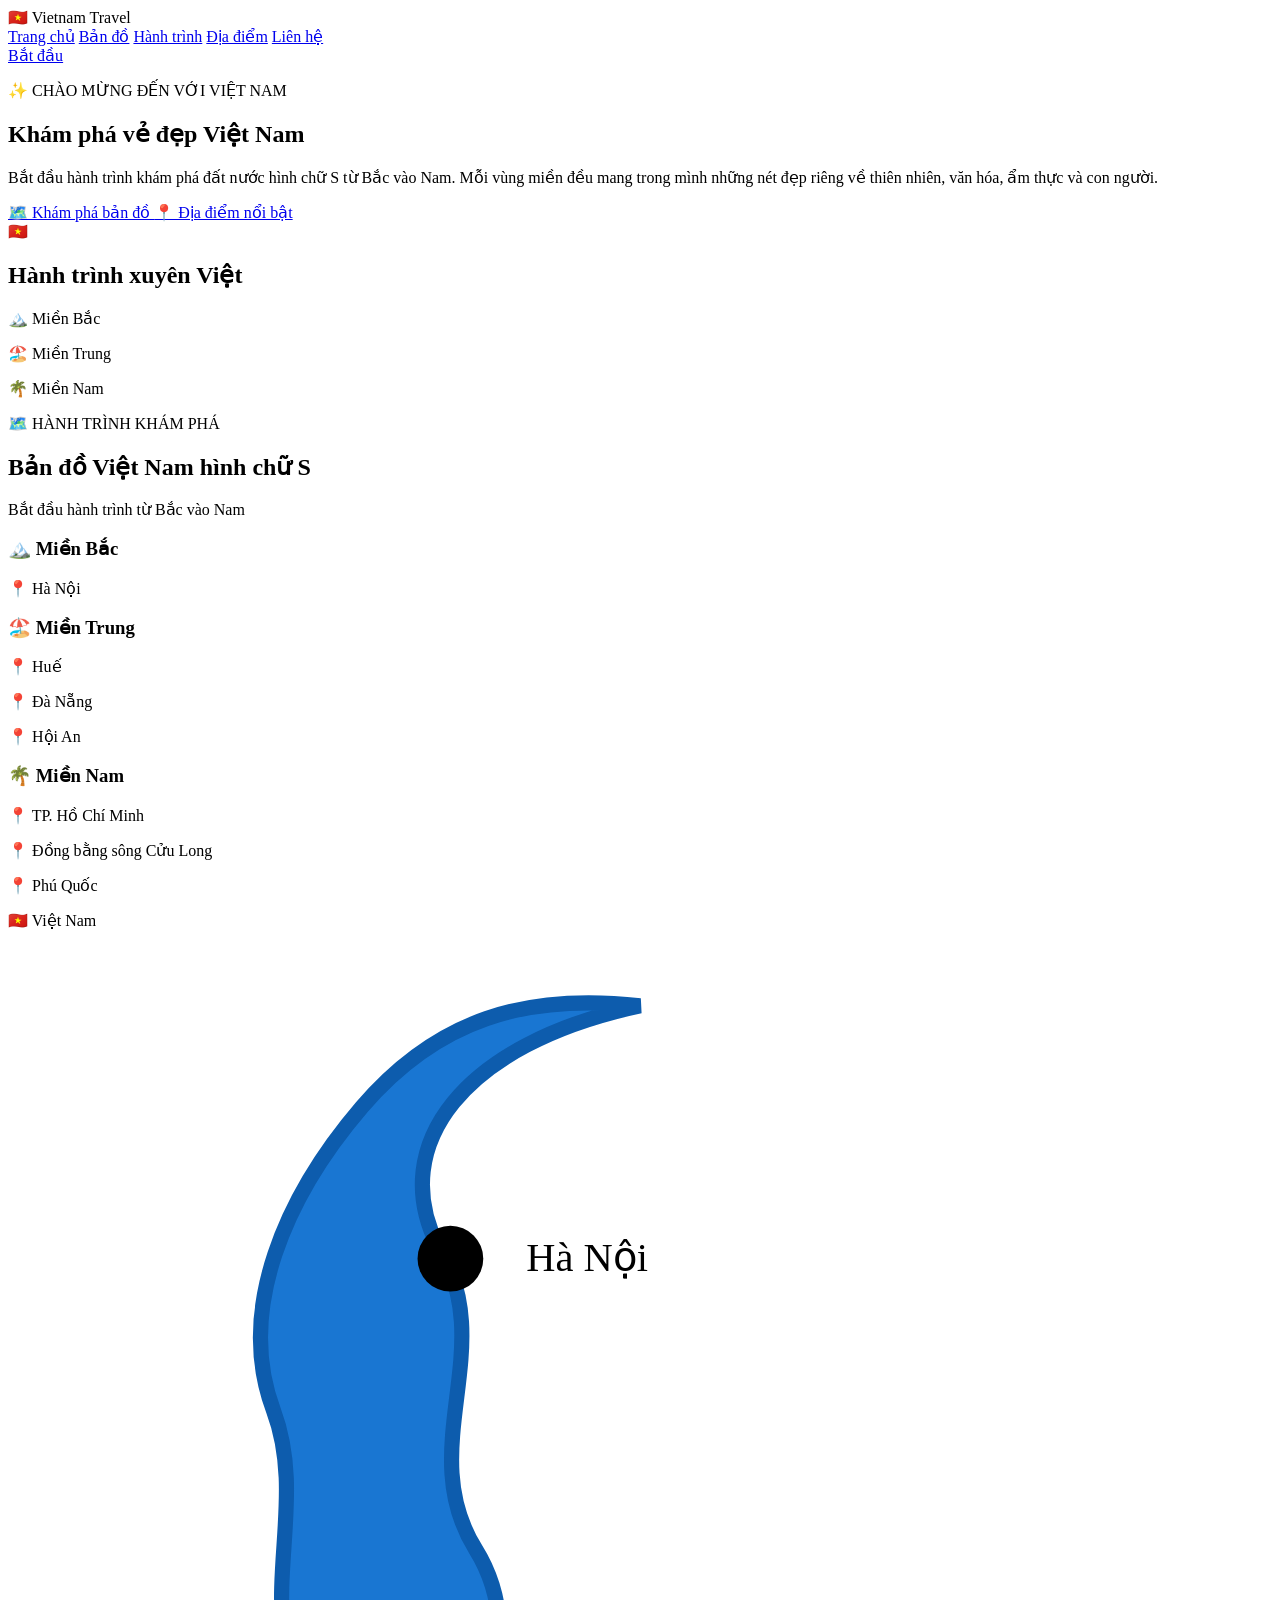
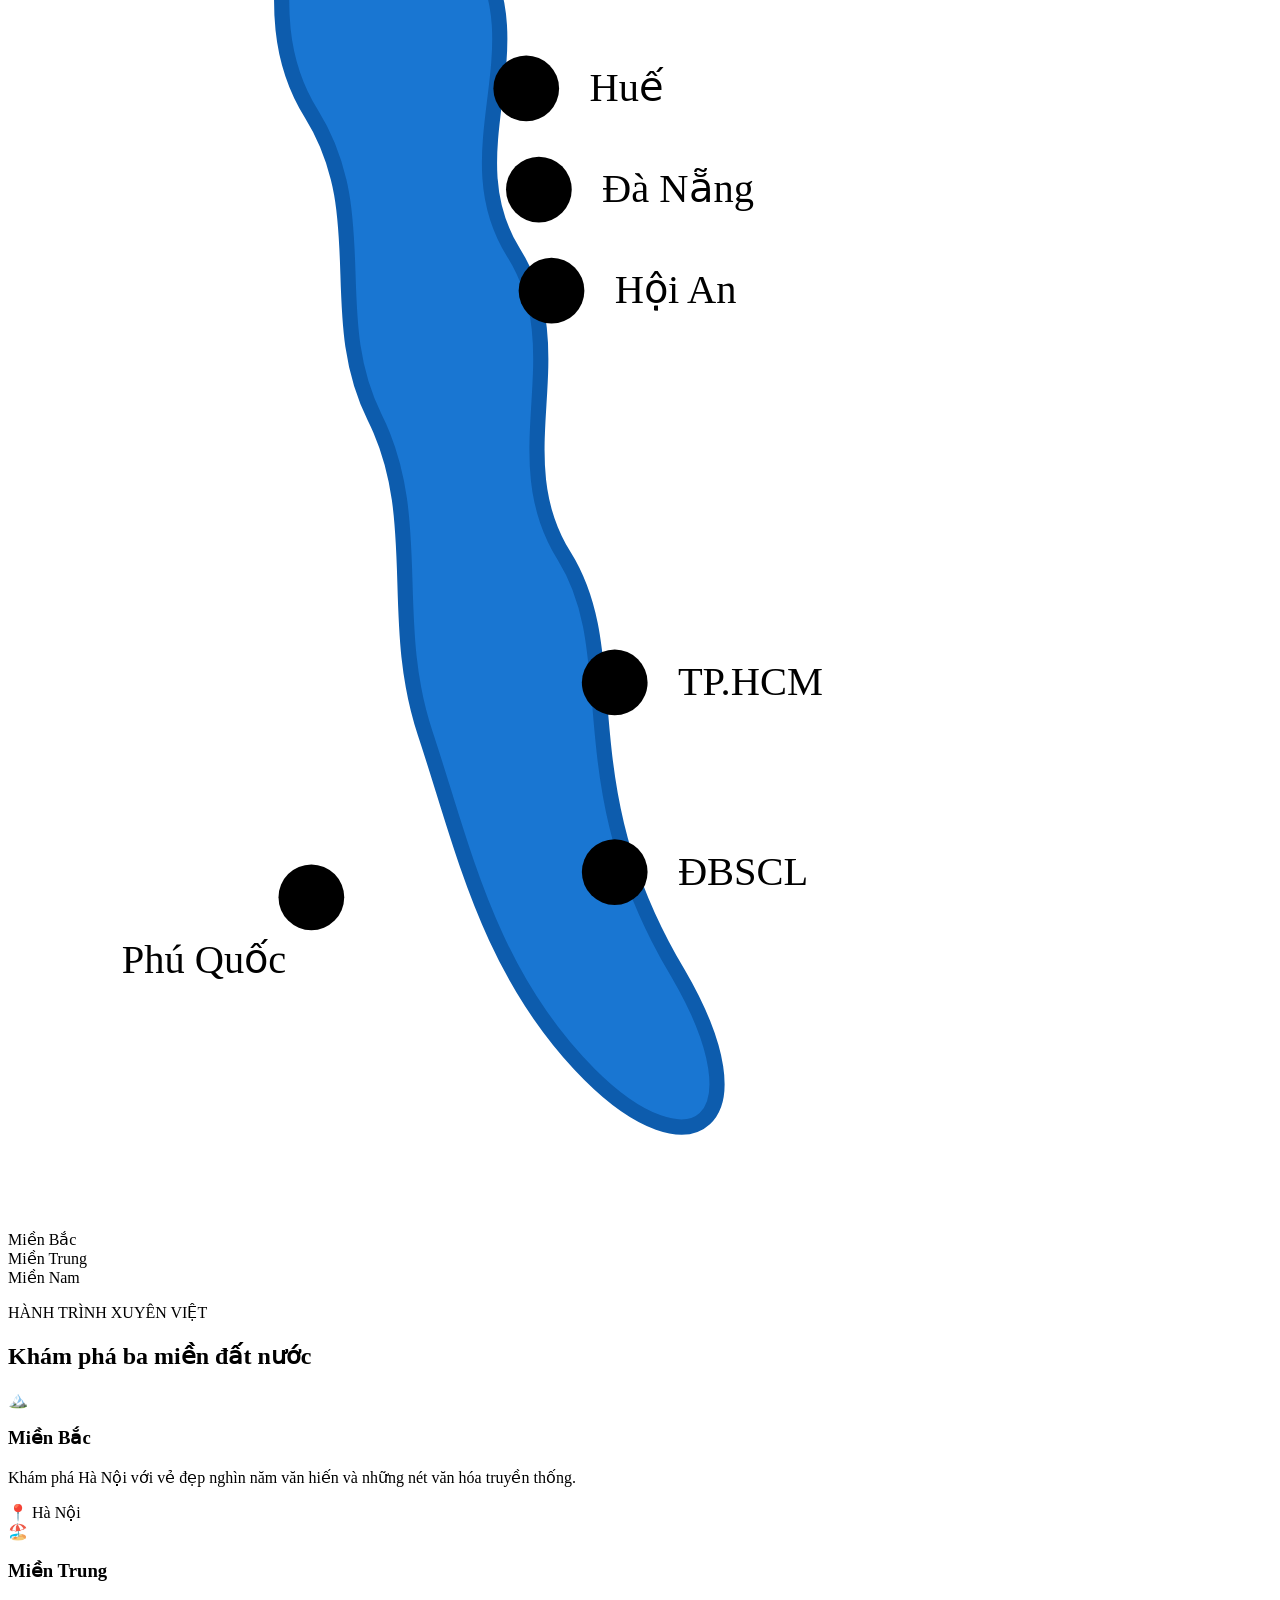
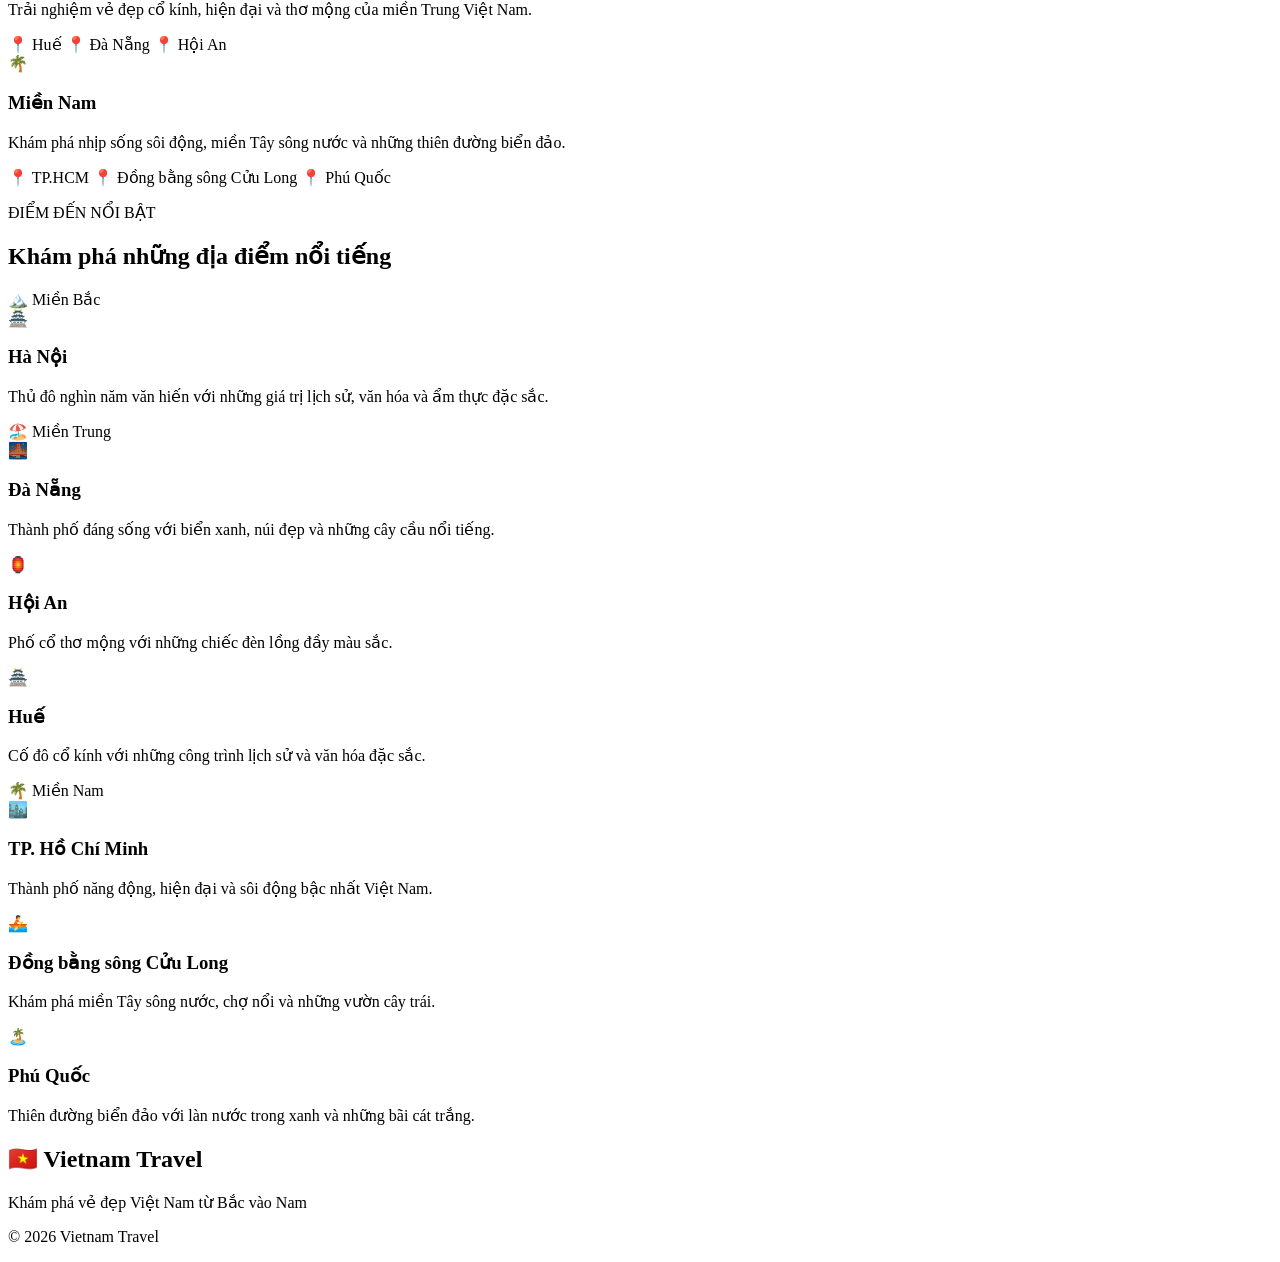
==== index.html @ 741827cb "Add files via upload" ====
<!DOCTYPE html>
<html lang="vi">

<head>
    <meta charset="UTF-8">

    <meta name="viewport" content="width=device-width, initial-scale=1.0">

    <title>Khám Phá Việt Nam</title>

    <link rel="stylesheet" href="style.css">
</head>

<body>

    <header>

        <div class="logo">
            🇻🇳 Vietnam Travel
        </div>

        <nav>
            <a href="#trang-chu">Trang chủ</a>
            <a href="#ban-do">Bản đồ</a>
            <a href="#hanh-trinh">Hành trình</a>
            <a href="#dia-diem">Địa điểm</a>
            <a href="#lien-he">Liên hệ</a>
        </nav>

        <a href="#ban-do" class="header-button">
            Bắt đầu
        </a>

    </header>

    <section class="hero" id="trang-chu">

        <div class="hero-content">

            <p class="welcome">
                ✨ CHÀO MỪNG ĐẾN VỚI VIỆT NAM
            </p>

            <h1>
                Khám phá vẻ đẹp
                <span>Việt Nam</span>
            </h1>

            <p class="description">
                Bắt đầu hành trình khám phá đất nước hình chữ S từ Bắc vào Nam.
                Mỗi vùng miền đều mang trong mình những nét đẹp riêng về thiên nhiên,
                văn hóa, ẩm thực và con người.
            </p>

            <div class="button-group">

                <a href="#ban-do" class="btn-primary">
                    🗺️ Khám phá bản đồ
                </a>

                <a href="#dia-diem" class="btn-secondary">
                    📍 Địa điểm nổi bật
                </a>

            </div>

        </div>

        <div class="hero-card">

            <div class="hero-card-icon">
                🇻🇳
            </div>

            <h2>
                Hành trình xuyên Việt
            </h2>

            <p>
                🏔️ Miền Bắc
            </p>

            <p>
                🏖️ Miền Trung
            </p>

            <p>
                🌴 Miền Nam
            </p>

        </div>

    </section>

    <section class="map-section" id="ban-do">

        <div class="section-title">

            <p>
                🗺️ HÀNH TRÌNH KHÁM PHÁ
            </p>

            <h2>
                Bản đồ Việt Nam hình chữ S
            </h2>

            <span>
                Bắt đầu hành trình từ Bắc vào Nam
            </span>

        </div>

        <div class="map-layout">

            <div class="map-info">

                <div class="info-box north-box">

                    <h3>
                        🏔️ Miền Bắc
                    </h3>

                    <p>
                        📍 Hà Nội
                    </p>

                </div>

                <div class="info-box central-box">

                    <h3>
                        🏖️ Miền Trung
                    </h3>

                    <p>📍 Huế</p>
                    <p>📍 Đà Nẵng</p>
                    <p>📍 Hội An</p>

                </div>

                <div class="info-box south-box">

                    <h3>
                        🌴 Miền Nam
                    </h3>

                    <p>📍 TP. Hồ Chí Minh</p>
                    <p>📍 Đồng bằng sông Cửu Long</p>
                    <p>📍 Phú Quốc</p>

                </div>

            </div>

            <div class="map-container">

                <div class="map-title">
                    🇻🇳 Việt Nam
                </div>

                <svg
                    class="vietnam-map"
                    viewBox="0 0 500 750"
                    xmlns="http://www.w3.org/2000/svg">

                    <path
                        class="map-shape"

                        d="
                        M250 30
                        C180 45, 150 85, 170 125
                        C195 165, 160 205, 185 245
                        C210 285, 175 325, 200 365
                        C225 405, 195 445, 220 485
                        C245 525, 220 575, 265 650
                        C300 710, 270 730, 230 690
                        C190 650, 180 600, 165 555
                        C150 510, 165 470, 145 430
                        C125 390, 145 350, 120 310
                        C95 270, 120 230, 105 190
                        C90 150, 110 105, 140 70
                        C170 35, 205 25, 250 30
                        Z"

                        fill="#1976d2"

                        stroke="#0d5cad"

                        stroke-width="6"
                    />

                    <circle
                        cx="175"
                        cy="130"
                        r="13"
                        class="location-dot north"
                    />

                    <text
                        x="205"
                        y="135"
                        class="map-text">
                        Hà Nội
                    </text>

                    <circle
                        cx="205"
                        cy="300"
                        r="13"
                        class="location-dot central"
                    />

                    <text
                        x="230"
                        y="305"
                        class="map-text">
                        Huế
                    </text>

                    <circle
                        cx="210"
                        cy="340"
                        r="13"
                        class="location-dot orange"
                    />

                    <text
                        x="235"
                        y="345"
                        class="map-text">
                        Đà Nẵng
                    </text>

                    <circle
                        cx="215"
                        cy="380"
                        r="13"
                        class="location-dot central"
                    />

                    <text
                        x="240"
                        y="385"
                        class="map-text">
                        Hội An
                    </text>

                    <circle
                        cx="240"
                        cy="535"
                        r="13"
                        class="location-dot orange"
                    />

                    <text
                        x="265"
                        y="540"
                        class="map-text">
                        TP.HCM
                    </text>

                    <circle
                        cx="240"
                        cy="610"
                        r="13"
                        class="location-dot south"
                    />

                    <text
                        x="265"
                        y="615"
                        class="map-text small-text">
                        ĐBSCL
                    </text>

                    <circle
                        cx="120"
                        cy="620"
                        r="13"
                        class="location-dot orange"
                    />

                    <text
                        x="45"
                        y="650"
                        class="map-text">
                        Phú Quốc
                    </text>

                </svg>

                <div class="map-legend">

                    <div>
                        <span class="legend-dot blue-dot"></span>
                        Miền Bắc
                    </div>

                    <div>
                        <span class="legend-dot green-dot"></span>
                        Miền Trung
                    </div>

                    <div>
                        <span class="legend-dot orange-dot"></span>
                        Miền Nam
                    </div>

                </div>

            </div>

        </div>

    </section>

    <section class="journey" id="hanh-trinh">

        <div class="section-title">

            <p>
                HÀNH TRÌNH XUYÊN VIỆT
            </p>

            <h2>
                Khám phá ba miền đất nước
            </h2>

        </div>

        <div class="journey-cards">

            <div class="journey-card north-card">

                <div class="journey-icon">
                    🏔️
                </div>

                <h3>
                    Miền Bắc
                </h3>

                <p>
                    Khám phá Hà Nội với vẻ đẹp nghìn năm văn hiến
                    và những nét văn hóa truyền thống.
                </p>

                <span>
                    📍 Hà Nội
                </span>

            </div>

            <div class="journey-card central-card">

                <div class="journey-icon">
                    🏖️
                </div>

                <h3>
                    Miền Trung
                </h3>

                <p>
                    Trải nghiệm vẻ đẹp cổ kính, hiện đại
                    và thơ mộng của miền Trung Việt Nam.
                </p>

                <span>
                    📍 Huế
                </span>

                <span>
                    📍 Đà Nẵng
                </span>

                <span>
                    📍 Hội An
                </span>

            </div>

            <div class="journey-card south-card">

                <div class="journey-icon">
                    🌴
                </div>

                <h3>
                    Miền Nam
                </h3>

                <p>
                    Khám phá nhịp sống sôi động, miền Tây sông nước
                    và những thiên đường biển đảo.
                </p>

                <span>
                    📍 TP.HCM
                </span>

                <span>
                    📍 Đồng bằng sông Cửu Long
                </span>

                <span>
                    📍 Phú Quốc
                </span>

            </div>

        </div>

    </section>

    <section class="places" id="dia-diem">

        <div class="section-title">

            <p>
                ĐIỂM ĐẾN NỔI BẬT
            </p>

            <h2>
                Khám phá những địa điểm nổi tiếng
            </h2>

        </div>

        <div class="region">

            <div class="region-title north-title">
                🏔️ Miền Bắc
            </div>

            <div class="place-list one-place">

                <div class="place">

                    <div class="place-icon">
                        🏯
                    </div>

                    <h3>
                        Hà Nội
                    </h3>

                    <p>
                        Thủ đô nghìn năm văn hiến với những giá trị
                        lịch sử, văn hóa và ẩm thực đặc sắc.
                    </p>

                </div>

            </div>

        </div>

        <div class="region">

            <div class="region-title central-title">
                🏖️ Miền Trung
            </div>

            <div class="place-list">

                <div class="place">

                    <div class="place-icon">
                        🌉
                    </div>

                    <h3>
                        Đà Nẵng
                    </h3>

                    <p>
                        Thành phố đáng sống với biển xanh,
                        núi đẹp và những cây cầu nổi tiếng.
                    </p>

                </div>

                <div class="place">

                    <div class="place-icon">
                        🏮
                    </div>

                    <h3>
                        Hội An
                    </h3>

                    <p>
                        Phố cổ thơ mộng với những chiếc
                        đèn lồng đầy màu sắc.
                    </p>

                </div>

                <div class="place">

                    <div class="place-icon">
                        🏯
                    </div>

                    <h3>
                        Huế
                    </h3>

                    <p>
                        Cố đô cổ kính với những công trình
                        lịch sử và văn hóa đặc sắc.
                    </p>

                </div>

            </div>

        </div>

        <div class="region">

            <div class="region-title south-title">
                🌴 Miền Nam
            </div>

            <div class="place-list">

                <div class="place">

                    <div class="place-icon">
                        🏙️
                    </div>

                    <h3>
                        TP. Hồ Chí Minh
                    </h3>

                    <p>
                        Thành phố năng động, hiện đại và sôi động
                        bậc nhất Việt Nam.
                    </p>

                </div>

                <div class="place">

                    <div class="place-icon">
                        🚣
                    </div>

                    <h3>
                        Đồng bằng sông Cửu Long
                    </h3>

                    <p>
                        Khám phá miền Tây sông nước, chợ nổi
                        và những vườn cây trái.
                    </p>

                </div>

                <div class="place">

                    <div class="place-icon">
                        🏝️
                    </div>

                    <h3>
                        Phú Quốc
                    </h3>

                    <p>
                        Thiên đường biển đảo với làn nước trong xanh
                        và những bãi cát trắng.
                    </p>

                </div>

            </div>

        </div>

    </section>

    <footer id="lien-he">

        <h2>
            🇻🇳 Vietnam Travel
        </h2>

        <p>
            Khám phá vẻ đẹp Việt Nam từ Bắc vào Nam
        </p>

        <div class="footer-line"></div>

        <p class="copyright">
            © 2026 Vietnam Travel
        </p>

    </footer>

</body>

</html>
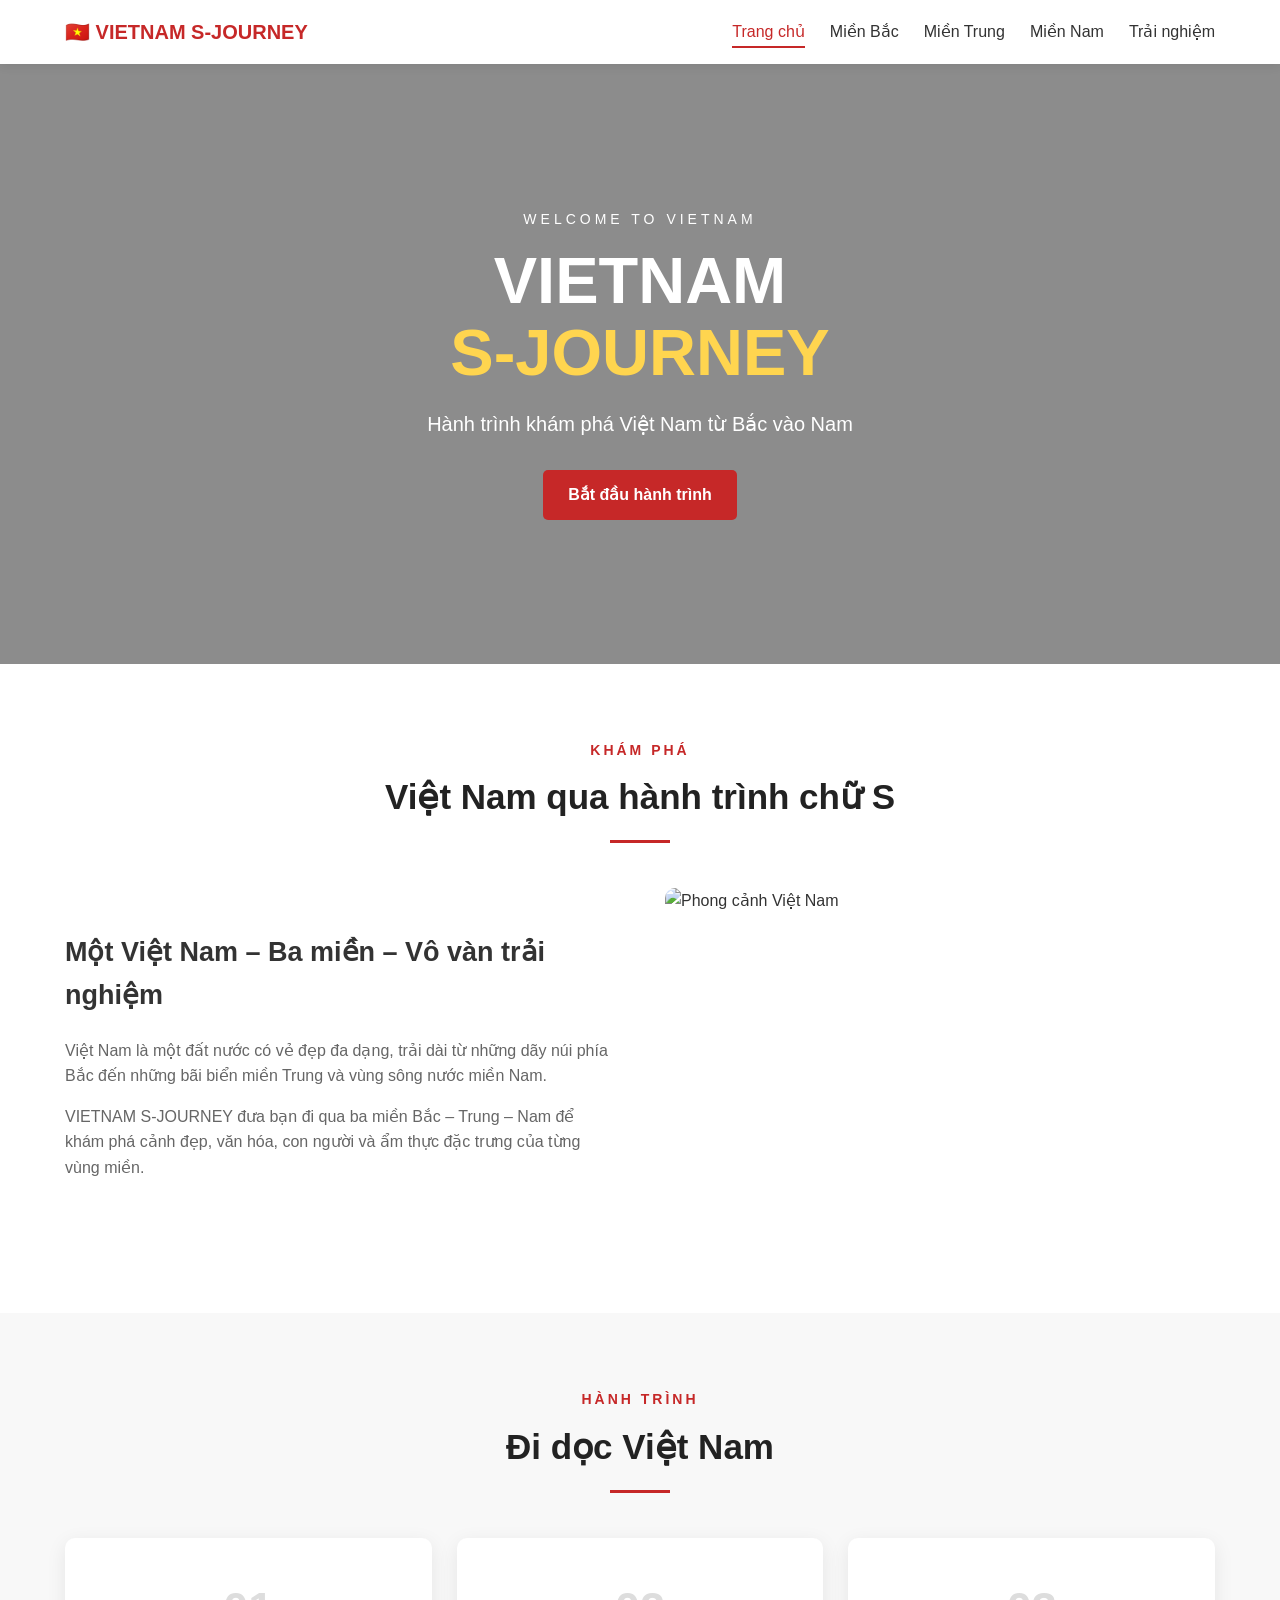
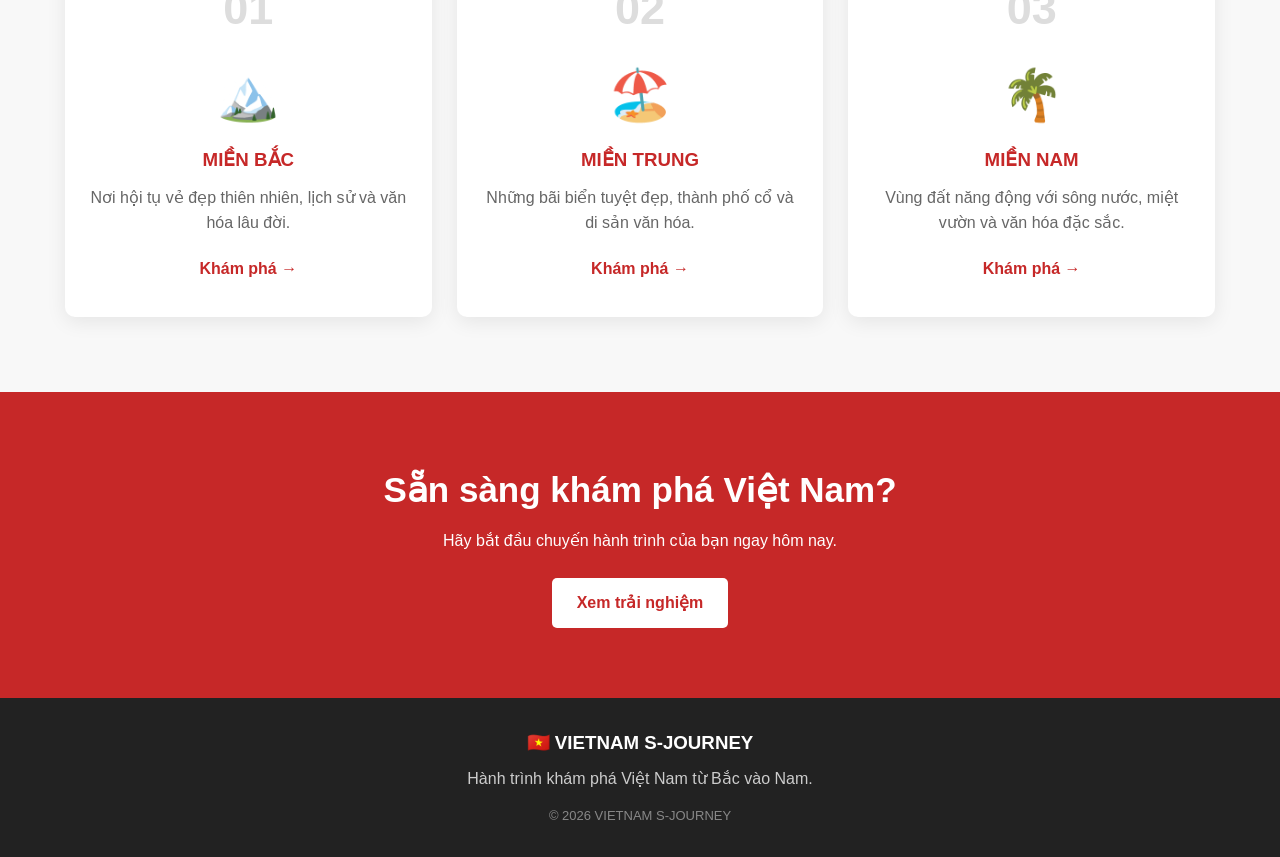
==== commit adce2061: "Add files via upload" ====
--- a/index.html
+++ b/index.html
@@ -1,607 +1,224 @@
 <!DOCTYPE html>
 <html lang="vi">
-
 <head>
     <meta charset="UTF-8">
-
     <meta name="viewport" content="width=device-width, initial-scale=1.0">
-
-    <title>Khám Phá Việt Nam</title>
-
+    <title>VIETNAM S-JOURNEY - Khám phá Việt Nam</title>
     <link rel="stylesheet" href="style.css">
 </head>
 
 <body>
 
+    <!-- MENU -->
     <header>
-
-        <div class="logo">
-            🇻🇳 Vietnam Travel
-        </div>
-
-        <nav>
-            <a href="#trang-chu">Trang chủ</a>
-            <a href="#ban-do">Bản đồ</a>
-            <a href="#hanh-trinh">Hành trình</a>
-            <a href="#dia-diem">Địa điểm</a>
-            <a href="#lien-he">Liên hệ</a>
+        <nav class="navbar">
+
+            <a href="index.html" class="logo">
+                🇻🇳 VIETNAM S-JOURNEY
+            </a>
+
+            <ul class="nav-menu">
+                <li><a href="index.html" class="active">Trang chủ</a></li>
+                <li><a href="mien-bac.html">Miền Bắc</a></li>
+                <li><a href="mien-trung.html">Miền Trung</a></li>
+                <li><a href="mien-nam.html">Miền Nam</a></li>
+                <li><a href="trai-nghiem.html">Trải nghiệm</a></li>
+            </ul>
+
         </nav>
-
-        <a href="#ban-do" class="header-button">
-            Bắt đầu
+    </header>
+
+
+    <!-- HERO -->
+    <section class="hero home-hero">
+
+        <div class="hero-content">
+
+            <p class="small-title">WELCOME TO VIETNAM</p>
+
+            <h1>
+                VIETNAM<br>
+                <span>S-JOURNEY</span>
+            </h1>
+
+            <p>
+                Hành trình khám phá Việt Nam
+                từ Bắc vào Nam
+            </p>
+
+            <a href="#hanh-trinh" class="main-button">
+                Bắt đầu hành trình
+            </a>
+
+        </div>
+
+    </section>
+
+
+    <!-- GIỚI THIỆU -->
+    <section class="section">
+
+        <div class="section-title">
+
+            <p>KHÁM PHÁ</p>
+
+            <h2>Việt Nam qua hành trình chữ S</h2>
+
+            <span></span>
+
+        </div>
+
+        <div class="intro">
+
+            <div class="intro-text">
+
+                <h3>Một Việt Nam – Ba miền – Vô vàn trải nghiệm</h3>
+
+                <p>
+                    Việt Nam là một đất nước có vẻ đẹp đa dạng,
+                    trải dài từ những dãy núi phía Bắc đến những
+                    bãi biển miền Trung và vùng sông nước miền Nam.
+                </p>
+
+                <p>
+                    VIETNAM S-JOURNEY đưa bạn đi qua ba miền
+                    Bắc – Trung – Nam để khám phá cảnh đẹp,
+                    văn hóa, con người và ẩm thực đặc trưng
+                    của từng vùng miền.
+                </p>
+
+            </div>
+
+            <div class="intro-image">
+
+                <img
+                    src="https://images.unsplash.com/photo-1528127269322-539801943592?auto=format&fit=crop&w=900&q=80"
+                    alt="Phong cảnh Việt Nam"
+                >
+
+            </div>
+
+        </div>
+
+    </section>
+
+
+    <!-- HÀNH TRÌNH -->
+    <section class="section journey-section" id="hanh-trinh">
+
+        <div class="section-title">
+
+            <p>HÀNH TRÌNH</p>
+
+            <h2>Đi dọc Việt Nam</h2>
+
+            <span></span>
+
+        </div>
+
+
+        <div class="journey">
+
+            <!-- BẮC -->
+            <div class="journey-card">
+
+                <div class="journey-number">01</div>
+
+                <div class="journey-icon">🏔️</div>
+
+                <h3>MIỀN BẮC</h3>
+
+                <p>
+                    Nơi hội tụ vẻ đẹp thiên nhiên,
+                    lịch sử và văn hóa lâu đời.
+                </p>
+
+                <a href="mien-bac.html">
+                    Khám phá →
+                </a>
+
+            </div>
+
+
+            <!-- TRUNG -->
+            <div class="journey-card">
+
+                <div class="journey-number">02</div>
+
+                <div class="journey-icon">🏖️</div>
+
+                <h3>MIỀN TRUNG</h3>
+
+                <p>
+                    Những bãi biển tuyệt đẹp,
+                    thành phố cổ và di sản văn hóa.
+                </p>
+
+                <a href="mien-trung.html">
+                    Khám phá →
+                </a>
+
+            </div>
+
+
+            <!-- NAM -->
+            <div class="journey-card">
+
+                <div class="journey-number">03</div>
+
+                <div class="journey-icon">🌴</div>
+
+                <h3>MIỀN NAM</h3>
+
+                <p>
+                    Vùng đất năng động với sông nước,
+                    miệt vườn và văn hóa đặc sắc.
+                </p>
+
+                <a href="mien-nam.html">
+                    Khám phá →
+                </a>
+
+            </div>
+
+        </div>
+
+    </section>
+
+
+    <!-- CTA -->
+    <section class="cta">
+
+        <h2>Sẵn sàng khám phá Việt Nam?</h2>
+
+        <p>
+            Hãy bắt đầu chuyến hành trình của bạn ngay hôm nay.
+        </p>
+
+        <a href="trai-nghiem.html" class="main-button">
+            Xem trải nghiệm
         </a>
 
-    </header>
-
-    <section class="hero" id="trang-chu">
-
-        <div class="hero-content">
-
-            <p class="welcome">
-                ✨ CHÀO MỪNG ĐẾN VỚI VIỆT NAM
-            </p>
-
-            <h1>
-                Khám phá vẻ đẹp
-                <span>Việt Nam</span>
-            </h1>
-
-            <p class="description">
-                Bắt đầu hành trình khám phá đất nước hình chữ S từ Bắc vào Nam.
-                Mỗi vùng miền đều mang trong mình những nét đẹp riêng về thiên nhiên,
-                văn hóa, ẩm thực và con người.
-            </p>
-
-            <div class="button-group">
-
-                <a href="#ban-do" class="btn-primary">
-                    🗺️ Khám phá bản đồ
-                </a>
-
-                <a href="#dia-diem" class="btn-secondary">
-                    📍 Địa điểm nổi bật
-                </a>
-
-            </div>
-
-        </div>
-
-        <div class="hero-card">
-
-            <div class="hero-card-icon">
-                🇻🇳
-            </div>
-
-            <h2>
-                Hành trình xuyên Việt
-            </h2>
-
-            <p>
-                🏔️ Miền Bắc
-            </p>
-
-            <p>
-                🏖️ Miền Trung
-            </p>
-
-            <p>
-                🌴 Miền Nam
-            </p>
-
-        </div>
-
-    </section>
-
-    <section class="map-section" id="ban-do">
-
-        <div class="section-title">
-
-            <p>
-                🗺️ HÀNH TRÌNH KHÁM PHÁ
-            </p>
-
-            <h2>
-                Bản đồ Việt Nam hình chữ S
-            </h2>
-
-            <span>
-                Bắt đầu hành trình từ Bắc vào Nam
-            </span>
-
-        </div>
-
-        <div class="map-layout">
-
-            <div class="map-info">
-
-                <div class="info-box north-box">
-
-                    <h3>
-                        🏔️ Miền Bắc
-                    </h3>
-
-                    <p>
-                        📍 Hà Nội
-                    </p>
-
-                </div>
-
-                <div class="info-box central-box">
-
-                    <h3>
-                        🏖️ Miền Trung
-                    </h3>
-
-                    <p>📍 Huế</p>
-                    <p>📍 Đà Nẵng</p>
-                    <p>📍 Hội An</p>
-
-                </div>
-
-                <div class="info-box south-box">
-
-                    <h3>
-                        🌴 Miền Nam
-                    </h3>
-
-                    <p>📍 TP. Hồ Chí Minh</p>
-                    <p>📍 Đồng bằng sông Cửu Long</p>
-                    <p>📍 Phú Quốc</p>
-
-                </div>
-
-            </div>
-
-            <div class="map-container">
-
-                <div class="map-title">
-                    🇻🇳 Việt Nam
-                </div>
-
-                <svg
-                    class="vietnam-map"
-                    viewBox="0 0 500 750"
-                    xmlns="http://www.w3.org/2000/svg">
-
-                    <path
-                        class="map-shape"
-
-                        d="
-                        M250 30
-                        C180 45, 150 85, 170 125
-                        C195 165, 160 205, 185 245
-                        C210 285, 175 325, 200 365
-                        C225 405, 195 445, 220 485
-                        C245 525, 220 575, 265 650
-                        C300 710, 270 730, 230 690
-                        C190 650, 180 600, 165 555
-                        C150 510, 165 470, 145 430
-                        C125 390, 145 350, 120 310
-                        C95 270, 120 230, 105 190
-                        C90 150, 110 105, 140 70
-                        C170 35, 205 25, 250 30
-                        Z"
-
-                        fill="#1976d2"
-
-                        stroke="#0d5cad"
-
-                        stroke-width="6"
-                    />
-
-                    <circle
-                        cx="175"
-                        cy="130"
-                        r="13"
-                        class="location-dot north"
-                    />
-
-                    <text
-                        x="205"
-                        y="135"
-                        class="map-text">
-                        Hà Nội
-                    </text>
-
-                    <circle
-                        cx="205"
-                        cy="300"
-                        r="13"
-                        class="location-dot central"
-                    />
-
-                    <text
-                        x="230"
-                        y="305"
-                        class="map-text">
-                        Huế
-                    </text>
-
-                    <circle
-                        cx="210"
-                        cy="340"
-                        r="13"
-                        class="location-dot orange"
-                    />
-
-                    <text
-                        x="235"
-                        y="345"
-                        class="map-text">
-                        Đà Nẵng
-                    </text>
-
-                    <circle
-                        cx="215"
-                        cy="380"
-                        r="13"
-                        class="location-dot central"
-                    />
-
-                    <text
-                        x="240"
-                        y="385"
-                        class="map-text">
-                        Hội An
-                    </text>
-
-                    <circle
-                        cx="240"
-                        cy="535"
-                        r="13"
-                        class="location-dot orange"
-                    />
-
-                    <text
-                        x="265"
-                        y="540"
-                        class="map-text">
-                        TP.HCM
-                    </text>
-
-                    <circle
-                        cx="240"
-                        cy="610"
-                        r="13"
-                        class="location-dot south"
-                    />
-
-                    <text
-                        x="265"
-                        y="615"
-                        class="map-text small-text">
-                        ĐBSCL
-                    </text>
-
-                    <circle
-                        cx="120"
-                        cy="620"
-                        r="13"
-                        class="location-dot orange"
-                    />
-
-                    <text
-                        x="45"
-                        y="650"
-                        class="map-text">
-                        Phú Quốc
-                    </text>
-
-                </svg>
-
-                <div class="map-legend">
-
-                    <div>
-                        <span class="legend-dot blue-dot"></span>
-                        Miền Bắc
-                    </div>
-
-                    <div>
-                        <span class="legend-dot green-dot"></span>
-                        Miền Trung
-                    </div>
-
-                    <div>
-                        <span class="legend-dot orange-dot"></span>
-                        Miền Nam
-                    </div>
-
-                </div>
-
-            </div>
-
-        </div>
-
-    </section>
-
-    <section class="journey" id="hanh-trinh">
-
-        <div class="section-title">
-
-            <p>
-                HÀNH TRÌNH XUYÊN VIỆT
-            </p>
-
-            <h2>
-                Khám phá ba miền đất nước
-            </h2>
-
-        </div>
-
-        <div class="journey-cards">
-
-            <div class="journey-card north-card">
-
-                <div class="journey-icon">
-                    🏔️
-                </div>
-
-                <h3>
-                    Miền Bắc
-                </h3>
-
-                <p>
-                    Khám phá Hà Nội với vẻ đẹp nghìn năm văn hiến
-                    và những nét văn hóa truyền thống.
-                </p>
-
-                <span>
-                    📍 Hà Nội
-                </span>
-
-            </div>
-
-            <div class="journey-card central-card">
-
-                <div class="journey-icon">
-                    🏖️
-                </div>
-
-                <h3>
-                    Miền Trung
-                </h3>
-
-                <p>
-                    Trải nghiệm vẻ đẹp cổ kính, hiện đại
-                    và thơ mộng của miền Trung Việt Nam.
-                </p>
-
-                <span>
-                    📍 Huế
-                </span>
-
-                <span>
-                    📍 Đà Nẵng
-                </span>
-
-                <span>
-                    📍 Hội An
-                </span>
-
-            </div>
-
-            <div class="journey-card south-card">
-
-                <div class="journey-icon">
-                    🌴
-                </div>
-
-                <h3>
-                    Miền Nam
-                </h3>
-
-                <p>
-                    Khám phá nhịp sống sôi động, miền Tây sông nước
-                    và những thiên đường biển đảo.
-                </p>
-
-                <span>
-                    📍 TP.HCM
-                </span>
-
-                <span>
-                    📍 Đồng bằng sông Cửu Long
-                </span>
-
-                <span>
-                    📍 Phú Quốc
-                </span>
-
-            </div>
-
-        </div>
-
-    </section>
-
-    <section class="places" id="dia-diem">
-
-        <div class="section-title">
-
-            <p>
-                ĐIỂM ĐẾN NỔI BẬT
-            </p>
-
-            <h2>
-                Khám phá những địa điểm nổi tiếng
-            </h2>
-
-        </div>
-
-        <div class="region">
-
-            <div class="region-title north-title">
-                🏔️ Miền Bắc
-            </div>
-
-            <div class="place-list one-place">
-
-                <div class="place">
-
-                    <div class="place-icon">
-                        🏯
-                    </div>
-
-                    <h3>
-                        Hà Nội
-                    </h3>
-
-                    <p>
-                        Thủ đô nghìn năm văn hiến với những giá trị
-                        lịch sử, văn hóa và ẩm thực đặc sắc.
-                    </p>
-
-                </div>
-
-            </div>
-
-        </div>
-
-        <div class="region">
-
-            <div class="region-title central-title">
-                🏖️ Miền Trung
-            </div>
-
-            <div class="place-list">
-
-                <div class="place">
-
-                    <div class="place-icon">
-                        🌉
-                    </div>
-
-                    <h3>
-                        Đà Nẵng
-                    </h3>
-
-                    <p>
-                        Thành phố đáng sống với biển xanh,
-                        núi đẹp và những cây cầu nổi tiếng.
-                    </p>
-
-                </div>
-
-                <div class="place">
-
-                    <div class="place-icon">
-                        🏮
-                    </div>
-
-                    <h3>
-                        Hội An
-                    </h3>
-
-                    <p>
-                        Phố cổ thơ mộng với những chiếc
-                        đèn lồng đầy màu sắc.
-                    </p>
-
-                </div>
-
-                <div class="place">
-
-                    <div class="place-icon">
-                        🏯
-                    </div>
-
-                    <h3>
-                        Huế
-                    </h3>
-
-                    <p>
-                        Cố đô cổ kính với những công trình
-                        lịch sử và văn hóa đặc sắc.
-                    </p>
-
-                </div>
-
-            </div>
-
-        </div>
-
-        <div class="region">
-
-            <div class="region-title south-title">
-                🌴 Miền Nam
-            </div>
-
-            <div class="place-list">
-
-                <div class="place">
-
-                    <div class="place-icon">
-                        🏙️
-                    </div>
-
-                    <h3>
-                        TP. Hồ Chí Minh
-                    </h3>
-
-                    <p>
-                        Thành phố năng động, hiện đại và sôi động
-                        bậc nhất Việt Nam.
-                    </p>
-
-                </div>
-
-                <div class="place">
-
-                    <div class="place-icon">
-                        🚣
-                    </div>
-
-                    <h3>
-                        Đồng bằng sông Cửu Long
-                    </h3>
-
-                    <p>
-                        Khám phá miền Tây sông nước, chợ nổi
-                        và những vườn cây trái.
-                    </p>
-
-                </div>
-
-                <div class="place">
-
-                    <div class="place-icon">
-                        🏝️
-                    </div>
-
-                    <h3>
-                        Phú Quốc
-                    </h3>
-
-                    <p>
-                        Thiên đường biển đảo với làn nước trong xanh
-                        và những bãi cát trắng.
-                    </p>
-
-                </div>
-
-            </div>
-
-        </div>
-
-    </section>
-
-    <footer id="lien-he">
-
-        <h2>
-            🇻🇳 Vietnam Travel
-        </h2>
+    </section>
+
+
+    <!-- FOOTER -->
+    <footer>
+
+        <h3>🇻🇳 VIETNAM S-JOURNEY</h3>
 
         <p>
-            Khám phá vẻ đẹp Việt Nam từ Bắc vào Nam
+            Hành trình khám phá Việt Nam từ Bắc vào Nam.
         </p>
 
-        <div class="footer-line"></div>
-
         <p class="copyright">
-            © 2026 Vietnam Travel
+            © 2026 VIETNAM S-JOURNEY
         </p>
 
     </footer>
 
+
+    <script src="script.js"></script>
+
 </body>
-
 </html>
--- a/style.css
+++ b/style.css
@@ -0,0 +1,828 @@
+
+
+* {
+    margin: 0;
+    padding: 0;
+    box-sizing: border-box;
+}
+
+html {
+    scroll-behavior: smooth;
+}
+
+body {
+    font-family: Arial, Helvetica, sans-serif;
+    color: #333;
+    background: #fff;
+    line-height: 1.6;
+}
+
+img {
+    max-width: 100%;
+    display: block;
+}
+
+a {
+    text-decoration: none;
+}
+
+
+
+header {
+    background: #ffffff;
+    position: sticky;
+    top: 0;
+    z-index: 1000;
+
+    box-shadow: 0 2px 10px rgba(0, 0, 0, 0.08);
+}
+
+.navbar {
+    max-width: 1200px;
+    margin: auto;
+
+    padding: 16px 25px;
+
+    display: flex;
+    align-items: center;
+    justify-content: space-between;
+}
+
+.logo {
+    color: #c62828;
+    font-size: 20px;
+    font-weight: bold;
+}
+
+.nav-menu {
+    list-style: none;
+
+    display: flex;
+    gap: 25px;
+}
+
+.nav-menu a {
+    color: #333;
+    font-weight: 500;
+
+    padding: 8px 0;
+
+    position: relative;
+}
+
+.nav-menu a::after {
+    content: "";
+
+    position: absolute;
+
+    left: 0;
+    bottom: 0;
+
+    width: 0;
+    height: 2px;
+
+    background: #c62828;
+
+    transition: 0.3s;
+}
+
+.nav-menu a:hover::after,
+.nav-menu a.active::after {
+    width: 100%;
+}
+
+.nav-menu a.active {
+    color: #c62828;
+}
+
+
+
+
+.hero {
+    min-height: 600px;
+
+    display: flex;
+    align-items: center;
+    justify-content: center;
+
+    text-align: center;
+
+    background-size: cover;
+    background-position: center;
+}
+
+.home-hero {
+    background-image:
+        linear-gradient(
+            rgba(0, 0, 0, 0.45),
+            rgba(0, 0, 0, 0.45)
+        ),
+        url("https://images.unsplash.com/photo-1528127269322-539801943592?auto=format&fit=crop&w=1600&q=80");
+}
+
+.hero-content {
+    color: white;
+
+    max-width: 800px;
+
+    padding: 30px;
+}
+
+.small-title {
+    letter-spacing: 4px;
+    font-size: 14px;
+    margin-bottom: 15px;
+}
+
+.hero h1 {
+    font-size: 65px;
+    line-height: 1.1;
+    margin-bottom: 20px;
+}
+
+.hero h1 span {
+    color: #ffd54f;
+}
+
+.hero-content > p:not(.small-title) {
+    font-size: 20px;
+    margin-bottom: 30px;
+}
+
+
+
+.main-button {
+    display: inline-block;
+
+    background: #c62828;
+    color: white;
+
+    padding: 12px 25px;
+
+    border-radius: 5px;
+
+    font-weight: bold;
+
+    transition: 0.3s;
+}
+
+.main-button:hover {
+    background: #8e0000;
+    transform: translateY(-2px);
+}
+
+
+
+
+.section {
+    max-width: 1200px;
+
+    margin: auto;
+
+    padding: 75px 25px;
+}
+
+.section-title {
+    text-align: center;
+
+    margin-bottom: 45px;
+}
+
+.section-title p {
+    color: #c62828;
+
+    font-size: 14px;
+
+    font-weight: bold;
+
+    letter-spacing: 3px;
+
+    margin-bottom: 8px;
+}
+
+.section-title h2 {
+    font-size: 35px;
+
+    color: #222;
+}
+
+.section-title span {
+    display: block;
+
+    width: 60px;
+    height: 3px;
+
+    background: #c62828;
+
+    margin: 15px auto 0;
+}
+
+.center-text {
+    max-width: 800px;
+
+    margin: -15px auto 45px;
+
+    text-align: center;
+
+    color: #666;
+}
+
+
+
+.intro {
+    display: grid;
+
+    grid-template-columns: 1fr 1fr;
+
+    gap: 50px;
+
+    align-items: center;
+}
+
+.intro-text h3 {
+    font-size: 27px;
+
+    color: #333;
+
+    margin-bottom: 20px;
+}
+
+.intro-text p {
+    color: #666;
+
+    margin-bottom: 15px;
+}
+
+.intro-image img {
+    width: 100%;
+
+    height: 350px;
+
+    object-fit: cover;
+
+    border-radius: 10px;
+}
+
+
+.journey-section {
+    background: #f8f8f8;
+
+    max-width: none;
+
+    padding-left: calc((100% - 1150px) / 2);
+    padding-right: calc((100% - 1150px) / 2);
+}
+
+.journey {
+    display: grid;
+
+    grid-template-columns:
+        repeat(3, 1fr);
+
+    gap: 25px;
+}
+
+.journey-card {
+    background: white;
+
+    padding: 35px 25px;
+
+    text-align: center;
+
+    border-radius: 10px;
+
+    position: relative;
+
+    box-shadow:
+        0 5px 20px rgba(0, 0, 0, 0.08);
+
+    transition: 0.3s;
+}
+
+.journey-card:hover {
+    transform: translateY(-8px);
+}
+
+.journey-number {
+    color: #ddd;
+
+    font-size: 45px;
+
+    font-weight: bold;
+}
+
+.journey-icon {
+    font-size: 50px;
+
+    margin: 10px 0;
+}
+
+.journey-card h3 {
+    color: #c62828;
+
+    margin-bottom: 10px;
+}
+
+.journey-card p {
+    color: #666;
+
+    margin-bottom: 20px;
+}
+
+.journey-card a {
+    color: #c62828;
+
+    font-weight: bold;
+}
+
+
+.region-hero,
+.experience-hero {
+    height: 450px;
+
+    display: flex;
+
+    align-items: center;
+
+    justify-content: center;
+
+    text-align: center;
+
+    color: white;
+
+    background-size: cover;
+
+    background-position: center;
+}
+
+.bac-hero {
+    background-image:
+        linear-gradient(
+            rgba(0, 0, 0, 0.45),
+            rgba(0, 0, 0, 0.45)
+        ),
+        url("https://images.unsplash.com/photo-1528127269322-539801943592?auto=format&fit=crop&w=1600&q=80");
+}
+
+.trung-hero {
+    background-image:
+        linear-gradient(
+            rgba(0, 0, 0, 0.45),
+            rgba(0, 0, 0, 0.45)
+        ),
+        url("https://images.unsplash.com/photo-1559592413-7cec4d0cae2b?auto=format&fit=crop&w=1600&q=80");
+}
+
+.nam-hero {
+    background-image:
+        linear-gradient(
+            rgba(0, 0, 0, 0.45),
+            rgba(0, 0, 0, 0.45)
+        ),
+        url("https://images.unsplash.com/photo-1583417319070-4a69db38a482?auto=format&fit=crop&w=1600&q=80");
+}
+
+.region-hero p,
+.experience-hero p {
+    letter-spacing: 4px;
+
+    font-size: 14px;
+
+    margin-bottom: 10px;
+}
+
+.region-hero h1,
+.experience-hero h1 {
+    font-size: 55px;
+
+    margin-bottom: 10px;
+}
+
+.region-hero span,
+.experience-hero span {
+    font-size: 18px;
+}
+
+
+
+.destination-grid {
+    display: grid;
+
+    grid-template-columns:
+        repeat(2, 1fr);
+
+    gap: 30px;
+}
+
+.destination-card {
+    background: white;
+
+    border-radius: 10px;
+
+    overflow: hidden;
+
+    box-shadow:
+        0 4px 18px rgba(0, 0, 0, 0.1);
+
+    transition: 0.3s;
+}
+
+.destination-card:hover {
+    transform: translateY(-5px);
+}
+
+.destination-card img {
+    width: 100%;
+
+    height: 250px;
+
+    object-fit: cover;
+}
+
+.destination-content {
+    padding: 25px;
+}
+
+.destination-content h3 {
+    font-size: 24px;
+
+    color: #c62828;
+
+    margin-bottom: 10px;
+}
+
+.destination-content p {
+    color: #666;
+
+    margin-bottom: 20px;
+}
+
+.destination-content button {
+    border: none;
+
+    background: #c62828;
+
+    color: white;
+
+    padding: 10px 18px;
+
+    border-radius: 5px;
+
+    cursor: pointer;
+
+    font-size: 14px;
+}
+
+.destination-content button:hover {
+    background: #8e0000;
+}
+
+
+.feature-section {
+    background: #f7f7f7;
+
+    padding: 70px 25px;
+}
+
+.feature-grid {
+    max-width: 1100px;
+
+    margin: auto;
+
+    display: grid;
+
+    grid-template-columns:
+        repeat(3, 1fr);
+
+    gap: 25px;
+}
+
+.feature {
+    background: white;
+
+    padding: 30px;
+
+    text-align: center;
+
+    border-radius: 10px;
+}
+
+.feature > div {
+    font-size: 45px;
+
+    margin-bottom: 15px;
+}
+
+.feature h3 {
+    color: #c62828;
+
+    margin-bottom: 8px;
+}
+
+.feature p {
+    color: #666;
+}
+
+
+
+
+.next-section {
+    text-align: center;
+
+    padding: 70px 20px;
+}
+
+.next-section p {
+    color: #c62828;
+
+    letter-spacing: 3px;
+
+    font-size: 13px;
+}
+
+.next-section h2 {
+    font-size: 30px;
+
+    margin: 10px 0 25px;
+}
+
+
+
+.experience-hero {
+    background-image:
+        linear-gradient(
+            rgba(0, 0, 0, 0.5),
+            rgba(0, 0, 0, 0.5)
+        ),
+        url("https://images.unsplash.com/photo-1528181304800-259b08848526?auto=format&fit=crop&w=1600&q=80");
+}
+
+.experience-grid {
+    display: grid;
+
+    grid-template-columns:
+        repeat(3, 1fr);
+
+    gap: 25px;
+}
+
+.experience-card {
+    padding: 35px 25px;
+
+    text-align: center;
+
+    border: 1px solid #eee;
+
+    border-radius: 10px;
+
+    transition: 0.3s;
+}
+
+.experience-card:hover {
+    transform: translateY(-5px);
+
+    box-shadow:
+        0 5px 20px rgba(0, 0, 0, 0.08);
+}
+
+.experience-icon {
+    font-size: 55px;
+
+    margin-bottom: 15px;
+}
+
+.experience-card h3 {
+    color: #c62828;
+
+    font-size: 22px;
+
+    margin-bottom: 10px;
+}
+
+.experience-card p {
+    color: #666;
+}
+
+
+
+.experience-list {
+    max-width: 900px;
+
+    margin: auto;
+}
+
+.experience-row {
+    display: flex;
+
+    align-items: center;
+
+    gap: 25px;
+
+    background: white;
+
+    padding: 25px;
+
+    margin-bottom: 20px;
+
+    border-radius: 10px;
+
+    box-shadow:
+        0 3px 12px rgba(0, 0, 0, 0.07);
+}
+
+.big-icon {
+    font-size: 45px;
+
+    min-width: 70px;
+
+    text-align: center;
+}
+
+.experience-row h3 {
+    color: #c62828;
+
+    margin-bottom: 5px;
+}
+
+.experience-row p {
+    color: #666;
+}
+
+
+.activity-grid {
+    display: grid;
+
+    grid-template-columns:
+        repeat(4, 1fr);
+
+    gap: 20px;
+}
+
+.activity {
+    text-align: center;
+
+    padding: 30px 15px;
+
+    background: #f8f8f8;
+
+    border-radius: 10px;
+}
+
+.activity span {
+    font-size: 40px;
+}
+
+.activity h3 {
+    margin: 10px 0;
+
+    color: #c62828;
+}
+
+.activity p {
+    font-size: 14px;
+
+    color: #666;
+}
+
+
+
+.cta {
+    background: #c62828;
+
+    color: white;
+
+    text-align: center;
+
+    padding: 70px 20px;
+}
+
+.cta h2 {
+    font-size: 35px;
+
+    margin-bottom: 10px;
+}
+
+.cta p {
+    margin-bottom: 25px;
+}
+
+.cta .main-button {
+    background: white;
+
+    color: #c62828;
+}
+
+.cta .main-button:hover {
+    background: #eee;
+}
+
+
+
+footer {
+    background: #222;
+
+    color: white;
+
+    text-align: center;
+
+    padding: 30px 20px;
+}
+
+footer h3 {
+    color: white;
+
+    margin-bottom: 8px;
+}
+
+footer p {
+    color: #ccc;
+}
+
+footer .copyright {
+    margin-top: 15px;
+
+    font-size: 13px;
+
+    color: #888;
+}
+
+
+@media (max-width: 900px) {
+
+    .navbar {
+        flex-direction: column;
+
+        gap: 15px;
+    }
+
+    .nav-menu {
+        flex-wrap: wrap;
+
+        justify-content: center;
+
+        gap: 15px;
+    }
+
+    .intro {
+        grid-template-columns: 1fr;
+    }
+
+    .journey {
+        grid-template-columns: 1fr;
+    }
+
+    .destination-grid {
+        grid-template-columns: 1fr;
+    }
+
+    .feature-grid {
+        grid-template-columns: 1fr;
+    }
+
+    .experience-grid {
+        grid-template-columns: 1fr;
+    }
+
+    .activity-grid {
+        grid-template-columns:
+            repeat(2, 1fr);
+    }
+
+}
+
+
+@media (max-width: 600px) {
+
+    .hero h1 {
+        font-size: 42px;
+    }
+
+    .region-hero h1,
+    .experience-hero h1 {
+        font-size: 40px;
+    }
+
+    .hero {
+        min-height: 500px;
+    }
+
+    .region-hero,
+    .experience-hero {
+        height: 350px;
+    }
+
+    .section-title h2 {
+        font-size: 28px;
+    }
+
+    .activity-grid {
+        grid-template-columns: 1fr;
+    }
+
+    .experience-row {
+        flex-direction: column;
+
+        text-align: center;
+    }
+
+}
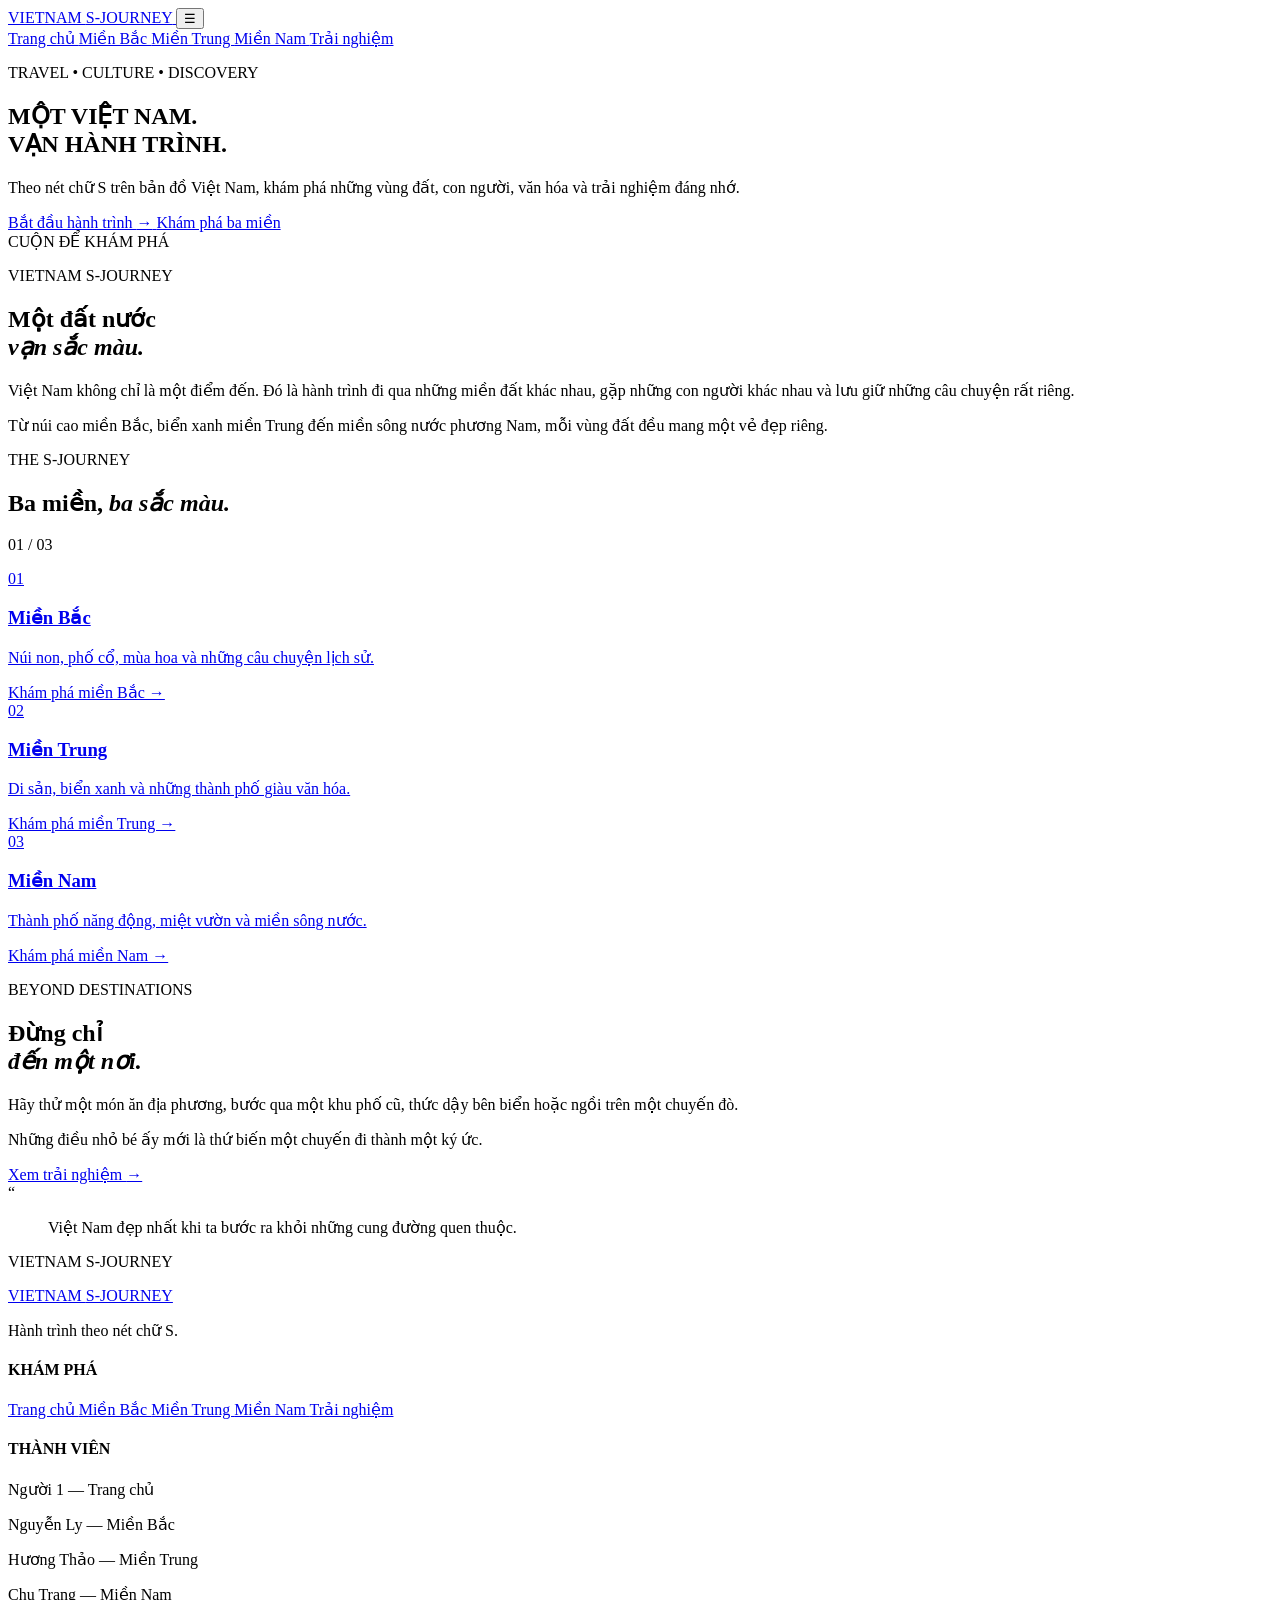
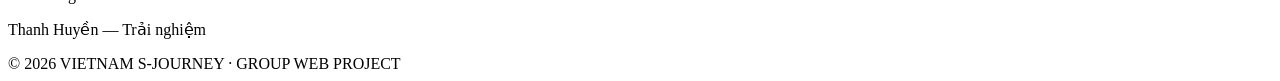
==== commit 570b7edf: "Add files via upload" ====
--- a/index.html
+++ b/index.html
@@ -1,224 +1,442 @@
-<!DOCTYPE html>
-<html lang="vi">
-<head>
-    <meta charset="UTF-8">
-    <meta name="viewport" content="width=device-width, initial-scale=1.0">
-    <title>VIETNAM S-JOURNEY - Khám phá Việt Nam</title>
-    <link rel="stylesheet" href="style.css">
-</head>
-
-<body>
-
-    <!-- MENU -->
-    <header>
-        <nav class="navbar">
-
-            <a href="index.html" class="logo">
-                🇻🇳 VIETNAM S-JOURNEY
-            </a>
-
-            <ul class="nav-menu">
-                <li><a href="index.html" class="active">Trang chủ</a></li>
-                <li><a href="mien-bac.html">Miền Bắc</a></li>
-                <li><a href="mien-trung.html">Miền Trung</a></li>
-                <li><a href="mien-nam.html">Miền Nam</a></li>
-                <li><a href="trai-nghiem.html">Trải nghiệm</a></li>
-            </ul>
-
-        </nav>
-    </header>
-
-
-    <!-- HERO -->
-    <section class="hero home-hero">
-
-        <div class="hero-content">
-
-            <p class="small-title">WELCOME TO VIETNAM</p>
-
-            <h1>
-                VIETNAM<br>
-                <span>S-JOURNEY</span>
-            </h1>
-
-            <p>
-                Hành trình khám phá Việt Nam
-                từ Bắc vào Nam
-            </p>
-
-            <a href="#hanh-trinh" class="main-button">
-                Bắt đầu hành trình
-            </a>
-
-        </div>
-
-    </section>
-
-
-    <!-- GIỚI THIỆU -->
-    <section class="section">
-
-        <div class="section-title">
-
-            <p>KHÁM PHÁ</p>
-
-            <h2>Việt Nam qua hành trình chữ S</h2>
-
-            <span></span>
-
-        </div>
-
-        <div class="intro">
-
-            <div class="intro-text">
-
-                <h3>Một Việt Nam – Ba miền – Vô vàn trải nghiệm</h3>
-
-                <p>
-                    Việt Nam là một đất nước có vẻ đẹp đa dạng,
-                    trải dài từ những dãy núi phía Bắc đến những
-                    bãi biển miền Trung và vùng sông nước miền Nam.
-                </p>
-
-                <p>
-                    VIETNAM S-JOURNEY đưa bạn đi qua ba miền
-                    Bắc – Trung – Nam để khám phá cảnh đẹp,
-                    văn hóa, con người và ẩm thực đặc trưng
-                    của từng vùng miền.
-                </p>
-
-            </div>
-
-            <div class="intro-image">
-
-                <img
-                    src="https://images.unsplash.com/photo-1528127269322-539801943592?auto=format&fit=crop&w=900&q=80"
-                    alt="Phong cảnh Việt Nam"
-                >
-
-            </div>
-
-        </div>
-
-    </section>
-
-
-    <!-- HÀNH TRÌNH -->
-    <section class="section journey-section" id="hanh-trinh">
-
-        <div class="section-title">
-
-            <p>HÀNH TRÌNH</p>
-
-            <h2>Đi dọc Việt Nam</h2>
-
-            <span></span>
-
-        </div>
-
-
-        <div class="journey">
-
-            <!-- BẮC -->
-            <div class="journey-card">
-
-                <div class="journey-number">01</div>
-
-                <div class="journey-icon">🏔️</div>
-
-                <h3>MIỀN BẮC</h3>
-
-                <p>
-                    Nơi hội tụ vẻ đẹp thiên nhiên,
-                    lịch sử và văn hóa lâu đời.
-                </p>
-
-                <a href="mien-bac.html">
-                    Khám phá →
-                </a>
-
-            </div>
-
-
-            <!-- TRUNG -->
-            <div class="journey-card">
-
-                <div class="journey-number">02</div>
-
-                <div class="journey-icon">🏖️</div>
-
-                <h3>MIỀN TRUNG</h3>
-
-                <p>
-                    Những bãi biển tuyệt đẹp,
-                    thành phố cổ và di sản văn hóa.
-                </p>
-
-                <a href="mien-trung.html">
-                    Khám phá →
-                </a>
-
-            </div>
-
-
-            <!-- NAM -->
-            <div class="journey-card">
-
-                <div class="journey-number">03</div>
-
-                <div class="journey-icon">🌴</div>
-
-                <h3>MIỀN NAM</h3>
-
-                <p>
-                    Vùng đất năng động với sông nước,
-                    miệt vườn và văn hóa đặc sắc.
-                </p>
-
-                <a href="mien-nam.html">
-                    Khám phá →
-                </a>
-
-            </div>
-
-        </div>
-
-    </section>
-
-
-    <!-- CTA -->
-    <section class="cta">
-
-        <h2>Sẵn sàng khám phá Việt Nam?</h2>
-
-        <p>
-            Hãy bắt đầu chuyến hành trình của bạn ngay hôm nay.
-        </p>
-
-        <a href="trai-nghiem.html" class="main-button">
-            Xem trải nghiệm
-        </a>
-
-    </section>
-
-
-    <!-- FOOTER -->
-    <footer>
-
-        <h3>🇻🇳 VIETNAM S-JOURNEY</h3>
-
-        <p>
-            Hành trình khám phá Việt Nam từ Bắc vào Nam.
-        </p>
-
-        <p class="copyright">
-            © 2026 VIETNAM S-JOURNEY
-        </p>
-
-    </footer>
-
-
-    <script src="script.js"></script>
-
-</body>
+<!DOCTYPE html>
+<html lang="vi">
+
+<head>
+    <meta charset="UTF-8">
+    <meta name="viewport" content="width=device-width, initial-scale=1.0">
+
+    <meta name="description"
+        content="VIETNAM S-JOURNEY - Hành trình khám phá Việt Nam qua ba miền Bắc, Trung, Nam.">
+
+    <title>VIETNAM S-JOURNEY | Trang chủ</title>
+
+    <link rel="stylesheet" href="style.css">
+</head>
+
+<body>
+
+    <!-- ================= HEADER ================= -->
+
+    <header class="header">
+
+        <div class="container nav">
+
+            <a href="index.html" class="logo">
+                VIETNAM <span>S-JOURNEY</span>
+            </a>
+
+            <button class="menu-button" id="menuButton" aria-label="Mở menu">
+                ☰
+            </button>
+
+            <nav id="mainMenu">
+
+                <a href="index.html" class="active">
+                    Trang chủ
+                </a>
+
+                <a href="mien-bac.html">
+                    Miền Bắc
+                </a>
+
+                <a href="mien-trung.html">
+                    Miền Trung
+                </a>
+
+                <a href="mien-nam.html">
+                    Miền Nam
+                </a>
+
+                <a href="trai-nghiem.html">
+                    Trải nghiệm
+                </a>
+
+            </nav>
+
+        </div>
+
+    </header>
+
+
+    <!-- ================= HERO ================= -->
+
+    <main>
+
+        <section class="hero home-hero">
+
+            <div class="hero-overlay"></div>
+
+            <div class="container hero-content">
+
+                <p class="eyebrow">
+                    TRAVEL • CULTURE • DISCOVERY
+                </p>
+
+                <h1>
+                    MỘT VIỆT NAM.
+                    <br>
+                    <span>VẠN HÀNH TRÌNH.</span>
+                </h1>
+
+                <p class="hero-text">
+                    Theo nét chữ S trên bản đồ Việt Nam,
+                    khám phá những vùng đất, con người,
+                    văn hóa và trải nghiệm đáng nhớ.
+                </p>
+
+                <div class="hero-buttons">
+
+                    <a href="mien-bac.html" class="btn btn-primary">
+                        Bắt đầu hành trình
+                        <span>→</span>
+                    </a>
+
+                    <a href="#journey" class="btn btn-outline">
+                        Khám phá ba miền
+                    </a>
+
+                </div>
+
+            </div>
+
+            <div class="scroll-down">
+                <span></span>
+                CUỘN ĐỂ KHÁM PHÁ
+            </div>
+
+        </section>
+
+
+        <!-- ================= INTRO ================= -->
+
+        <section class="section intro-section">
+
+            <div class="container intro-grid">
+
+                <div>
+
+                    <p class="section-label">
+                        VIETNAM S-JOURNEY
+                    </p>
+
+                    <h2>
+                        Một đất nước
+                        <br>
+                        <em>vạn sắc màu.</em>
+                    </h2>
+
+                </div>
+
+                <div class="intro-text">
+
+                    <p>
+                        Việt Nam không chỉ là một điểm đến.
+                        Đó là hành trình đi qua những miền
+                        đất khác nhau, gặp những con người
+                        khác nhau và lưu giữ những câu chuyện
+                        rất riêng.
+                    </p>
+
+                    <p>
+                        Từ núi cao miền Bắc, biển xanh miền
+                        Trung đến miền sông nước phương Nam,
+                        mỗi vùng đất đều mang một vẻ đẹp riêng.
+                    </p>
+
+                </div>
+
+            </div>
+
+        </section>
+
+
+        <!-- ================= THREE REGIONS ================= -->
+
+        <section class="section regions-section" id="journey">
+
+            <div class="container">
+
+                <div class="section-top">
+
+                    <div>
+
+                        <p class="section-label">
+                            THE S-JOURNEY
+                        </p>
+
+                        <h2>
+                            Ba miền,
+                            <em>ba sắc màu.</em>
+                        </h2>
+
+                    </div>
+
+                    <p class="section-number">
+                        01 / 03
+                    </p>
+
+                </div>
+
+
+                <div class="region-grid">
+
+                    <!-- MIỀN BẮC -->
+
+                    <a href="mien-bac.html" class="region-card region-north">
+
+                        <div class="card-overlay"></div>
+
+                        <div class="region-info">
+
+                            <span class="card-number">
+                                01
+                            </span>
+
+                            <h3>
+                                Miền Bắc
+                            </h3>
+
+                            <p>
+                                Núi non, phố cổ,
+                                mùa hoa và những
+                                câu chuyện lịch sử.
+                            </p>
+
+                            <span class="explore">
+                                Khám phá miền Bắc →
+                            </span>
+
+                        </div>
+
+                    </a>
+
+
+                    <!-- MIỀN TRUNG -->
+
+                    <a href="mien-trung.html" class="region-card region-central">
+
+                        <div class="card-overlay"></div>
+
+                        <div class="region-info">
+
+                            <span class="card-number">
+                                02
+                            </span>
+
+                            <h3>
+                                Miền Trung
+                            </h3>
+
+                            <p>
+                                Di sản, biển xanh
+                                và những thành phố
+                                giàu văn hóa.
+                            </p>
+
+                            <span class="explore">
+                                Khám phá miền Trung →
+                            </span>
+
+                        </div>
+
+                    </a>
+
+
+                    <!-- MIỀN NAM -->
+
+                    <a href="mien-nam.html" class="region-card region-south">
+
+                        <div class="card-overlay"></div>
+
+                        <div class="region-info">
+
+                            <span class="card-number">
+                                03
+                            </span>
+
+                            <h3>
+                                Miền Nam
+                            </h3>
+
+                            <p>
+                                Thành phố năng động,
+                                miệt vườn và miền
+                                sông nước.
+                            </p>
+
+                            <span class="explore">
+                                Khám phá miền Nam →
+                            </span>
+
+                        </div>
+
+                    </a>
+
+                </div>
+
+            </div>
+
+        </section>
+
+
+        <!-- ================= EXPERIENCE INTRO ================= -->
+
+        <section class="section experience-intro">
+
+            <div class="container experience-intro-grid">
+
+                <div class="experience-image"></div>
+
+                <div class="experience-content">
+
+                    <p class="section-label">
+                        BEYOND DESTINATIONS
+                    </p>
+
+                    <h2>
+                        Đừng chỉ
+                        <br>
+                        <em>đến một nơi.</em>
+                    </h2>
+
+                    <p>
+                        Hãy thử một món ăn địa phương,
+                        bước qua một khu phố cũ, thức dậy
+                        bên biển hoặc ngồi trên một chuyến
+                        đò.
+                    </p>
+
+                    <p>
+                        Những điều nhỏ bé ấy mới là thứ
+                        biến một chuyến đi thành một ký ức.
+                    </p>
+
+                    <a href="trai-nghiem.html" class="text-button">
+                        Xem trải nghiệm
+                        <span>→</span>
+                    </a>
+
+                </div>
+
+            </div>
+
+        </section>
+
+
+        <!-- ================= QUOTE ================= -->
+
+        <section class="quote-section">
+
+            <div class="container quote-content">
+
+                <div class="quote-symbol">
+                    “
+                </div>
+
+                <blockquote>
+                    Việt Nam đẹp nhất khi ta bước ra
+                    khỏi những cung đường quen thuộc.
+                </blockquote>
+
+                <p>
+                    VIETNAM S-JOURNEY
+                </p>
+
+            </div>
+
+        </section>
+
+    </main>
+
+
+    <!-- ================= FOOTER ================= -->
+
+    <footer class="footer">
+
+        <div class="container footer-grid">
+
+            <div class="footer-brand">
+
+                <a href="index.html" class="logo footer-logo">
+                    VIETNAM <span>S-JOURNEY</span>
+                </a>
+
+                <p>
+                    Hành trình theo nét chữ S.
+                </p>
+
+            </div>
+
+
+            <div class="footer-column">
+
+                <h4>
+                    KHÁM PHÁ
+                </h4>
+
+                <a href="index.html">
+                    Trang chủ
+                </a>
+
+                <a href="mien-bac.html">
+                    Miền Bắc
+                </a>
+
+                <a href="mien-trung.html">
+                    Miền Trung
+                </a>
+
+                <a href="mien-nam.html">
+                    Miền Nam
+                </a>
+
+                <a href="trai-nghiem.html">
+                    Trải nghiệm
+                </a>
+
+            </div>
+
+
+            <div class="footer-column">
+
+                <h4>
+                    THÀNH VIÊN
+                </h4>
+
+                <p>
+                    Người 1 — Trang chủ
+                </p>
+
+                <p>
+                    Nguyễn Ly — Miền Bắc
+                </p>
+
+                <p>
+                    Hương Thảo — Miền Trung
+                </p>
+
+                <p>
+                    Chu Trang — Miền Nam
+                </p>
+
+                <p>
+                    Thanh Huyền — Trải nghiệm
+                </p>
+
+            </div>
+
+        </div>
+
+
+        <div class="copyright">
+            © 2026 VIETNAM S-JOURNEY · GROUP WEB PROJECT
+        </div>
+
+    </footer>
+
+
+    <script src="script.js"></script>
+
+</body>
+
 </html>
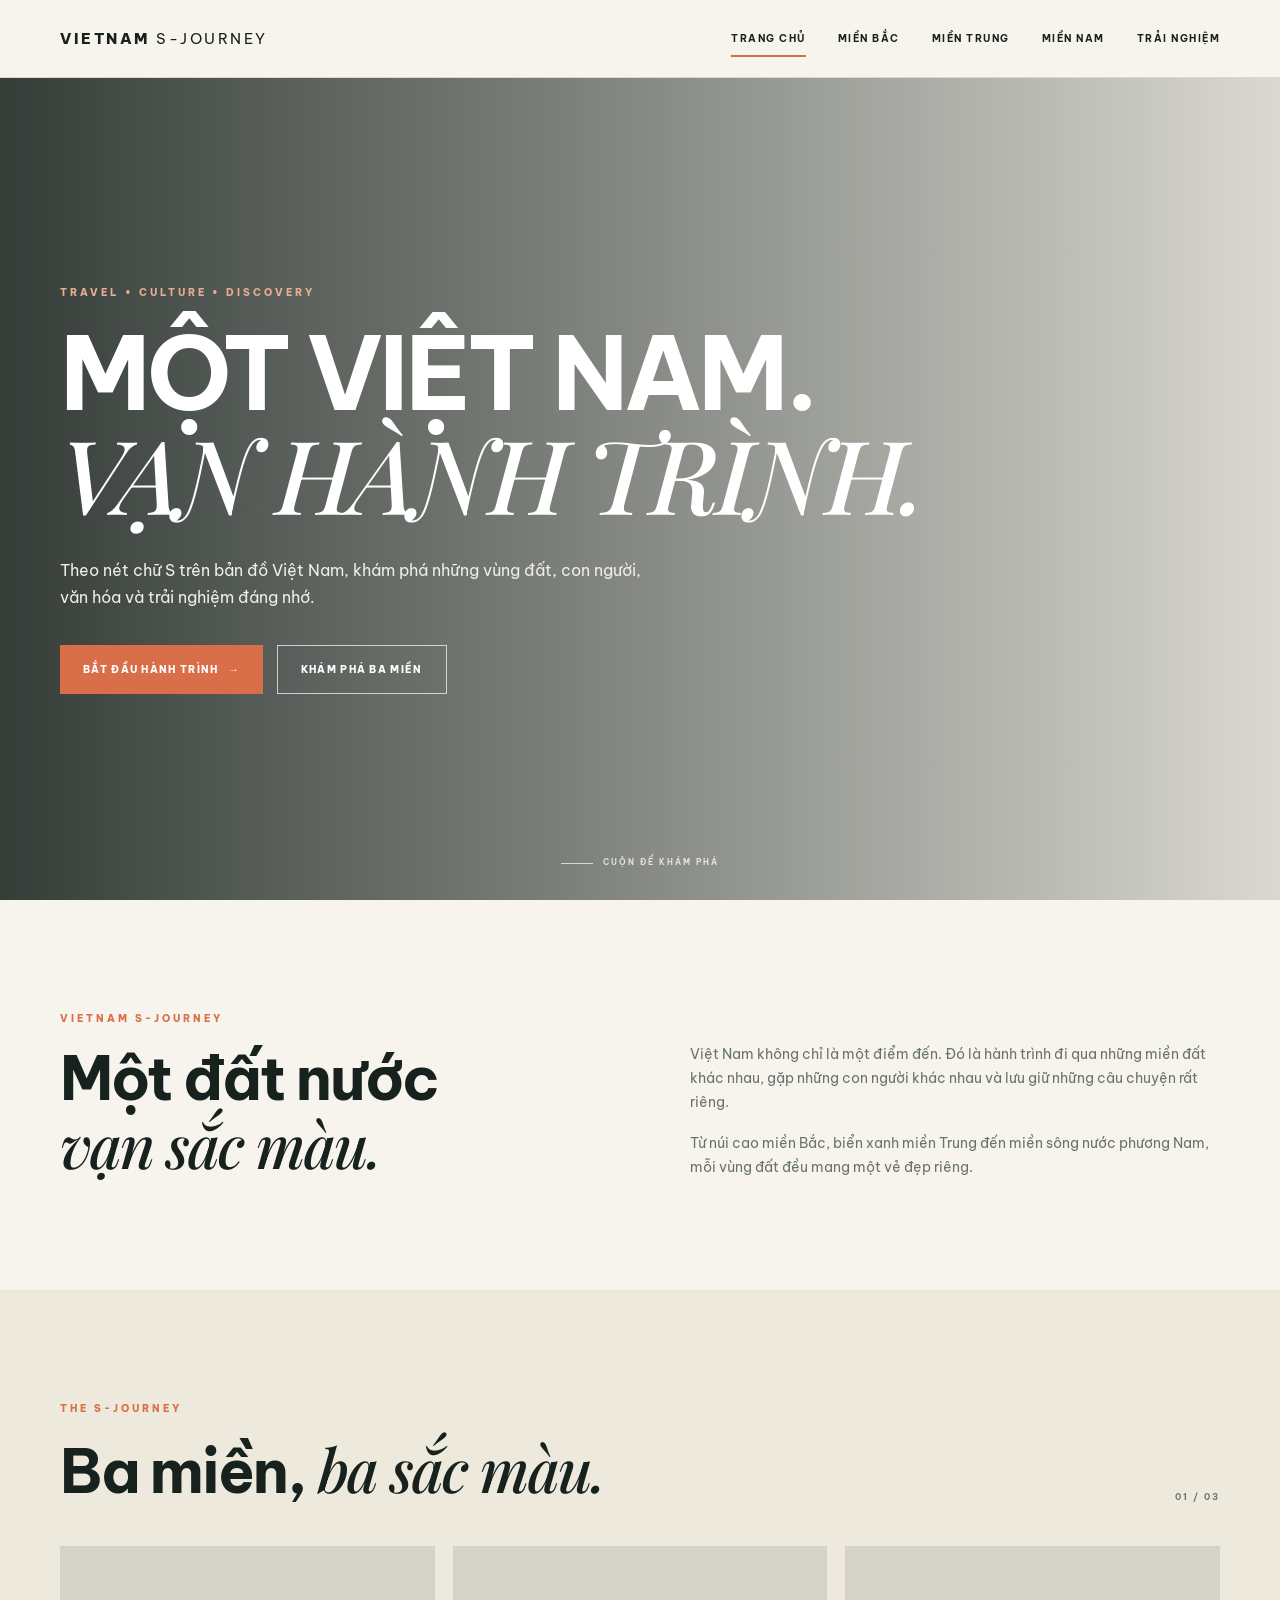
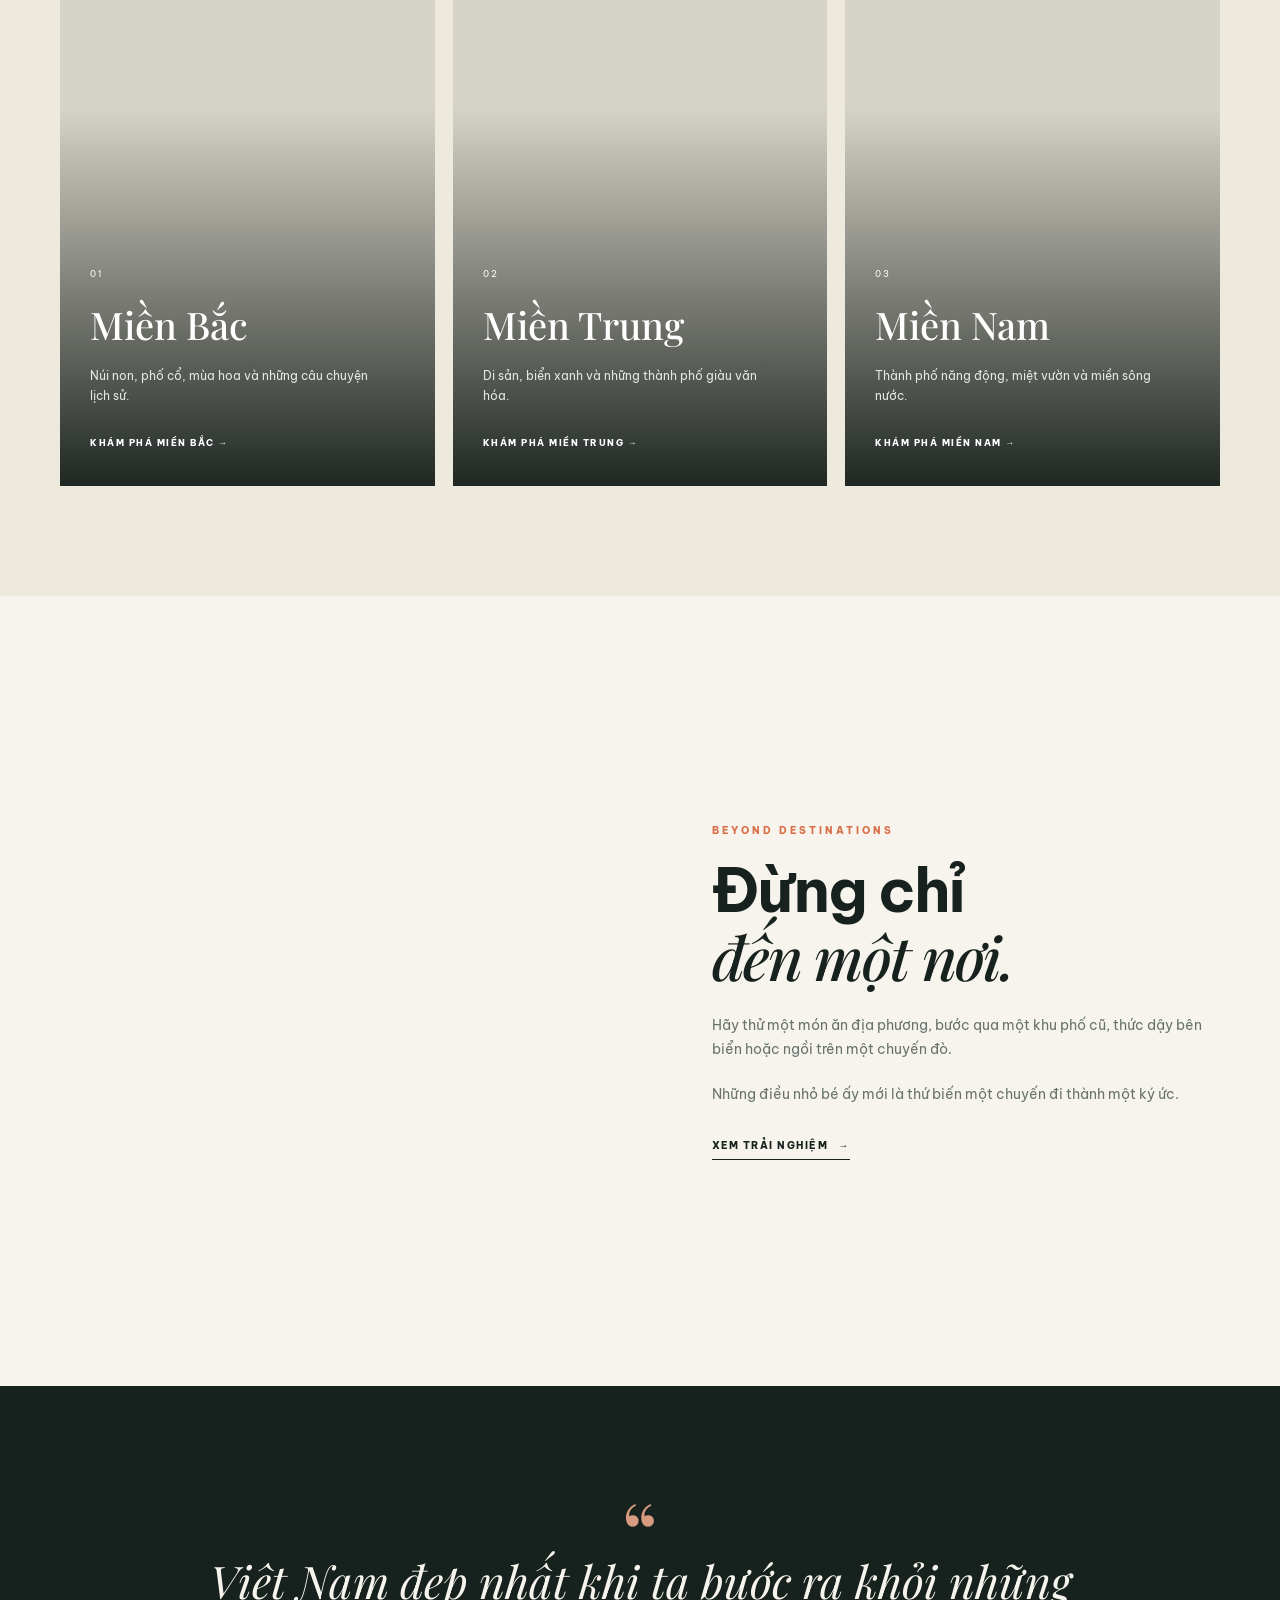
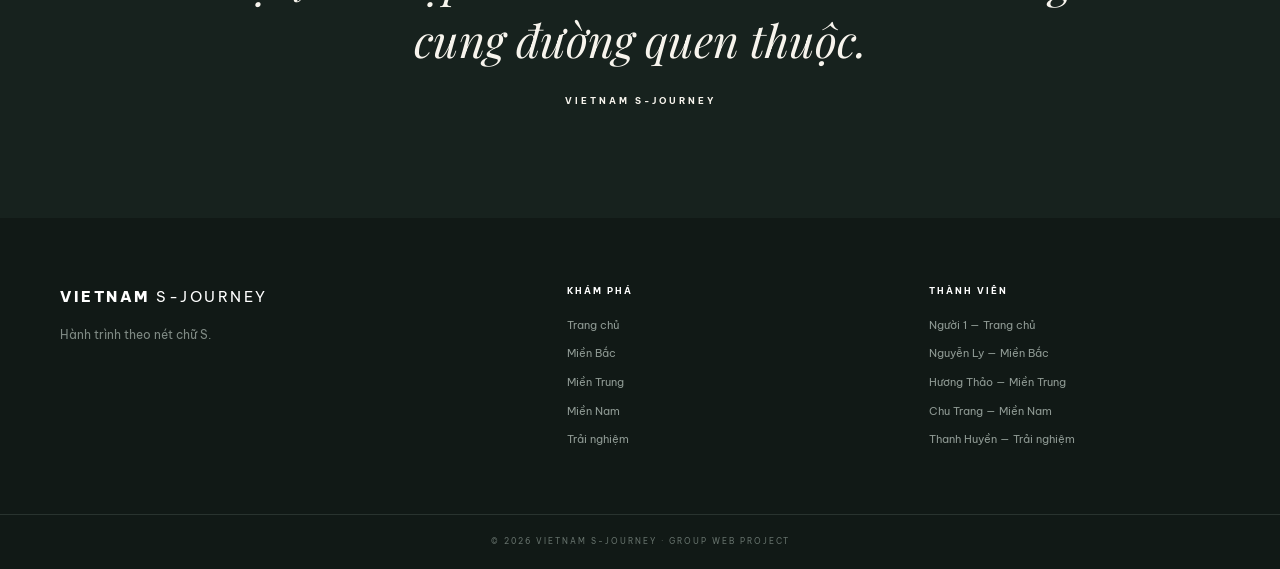
==== commit 0999d268: "Add script tag for deferred JavaScript loading" ====
--- a/index.html
+++ b/index.html
@@ -11,6 +11,7 @@
     <title>VIETNAM S-JOURNEY | Trang chủ</title>
 
     <link rel="stylesheet" href="style.css">
+    <script src="script.js" defer></script>
 </head>
 
 <body>
@@ -439,4 +440,4 @@
 
 </body>
 
-</html>+</html>
--- a/style.css
+++ b/style.css
@@ -0,0 +1,1303 @@
+@import url('https://fonts.googleapis.com/css2?family=Be+Vietnam+Pro:wght@300;400;500;600;700;800&family=Playfair+Display:ital,wght@0,500;0,600;1,500;1,600&display=swap');
+
+
+/* ==================================================
+   RESET
+================================================== */
+
+* {
+    margin: 0;
+    padding: 0;
+    box-sizing: border-box;
+}
+
+html {
+    scroll-behavior: smooth;
+}
+
+body {
+    font-family: "Be Vietnam Pro", sans-serif;
+    background: #f7f4ed;
+    color: #17221e;
+    line-height: 1.7;
+}
+
+a {
+    text-decoration: none;
+    color: inherit;
+}
+
+button {
+    font-family: inherit;
+}
+
+.container {
+    width: min(1160px, calc(100% - 48px));
+    margin: 0 auto;
+}
+
+
+/* ==================================================
+   HEADER
+================================================== */
+
+.header {
+    height: 78px;
+    background: rgba(247, 244, 237, 0.96);
+    border-bottom: 1px solid #ddd8cd;
+
+    position: sticky;
+    top: 0;
+    z-index: 1000;
+
+    backdrop-filter: blur(12px);
+}
+
+.nav {
+    height: 100%;
+
+    display: flex;
+    align-items: center;
+    justify-content: space-between;
+}
+
+.logo {
+    font-size: 15px;
+    font-weight: 800;
+    letter-spacing: 2.5px;
+    white-space: nowrap;
+}
+
+.logo span {
+    font-weight: 400;
+}
+
+nav {
+    display: flex;
+    align-items: center;
+    gap: 32px;
+}
+
+nav a {
+    position: relative;
+
+    padding: 28px 0;
+
+    font-size: 10px;
+    font-weight: 700;
+    letter-spacing: 1.5px;
+    text-transform: uppercase;
+}
+
+nav a::after {
+    content: "";
+
+    position: absolute;
+    left: 0;
+    bottom: 18px;
+
+    width: 0;
+    height: 2px;
+
+    background: #d96f48;
+
+    transition: width 0.3s ease;
+}
+
+nav a:hover::after,
+nav a.active::after {
+    width: 100%;
+}
+
+.menu-button {
+    display: none;
+
+    border: 0;
+    background: transparent;
+
+    font-size: 26px;
+    cursor: pointer;
+}
+
+
+/* ==================================================
+   HERO
+================================================== */
+
+.hero {
+    min-height: calc(100vh - 78px);
+
+    position: relative;
+
+    display: flex;
+    align-items: center;
+
+    color: white;
+
+    background-size: cover;
+    background-position: center;
+}
+
+.home-hero {
+    background-image: url("https://images.unsplash.com/photo-1528127269322-539801943592?auto=format&fit=crop&w=2200&q=85");
+}
+
+.hero-overlay {
+    position: absolute;
+    inset: 0;
+
+    background:
+        linear-gradient(
+            90deg,
+            rgba(5, 15, 12, 0.80) 0%,
+            rgba(5, 15, 12, 0.50) 45%,
+            rgba(5, 15, 12, 0.12) 100%
+        );
+}
+
+.hero-content {
+    position: relative;
+    z-index: 2;
+}
+
+.eyebrow {
+    margin-bottom: 22px;
+
+    color: #e6ad91;
+
+    font-size: 10px;
+    font-weight: 800;
+    letter-spacing: 3px;
+}
+
+.hero h1 {
+    max-width: 1000px;
+
+    font-size: clamp(54px, 8vw, 105px);
+    line-height: 0.98;
+
+    letter-spacing: -4px;
+}
+
+.hero h1 span {
+    font-family: "Playfair Display", serif;
+    font-style: italic;
+    font-weight: 500;
+}
+
+.hero-text {
+    max-width: 590px;
+
+    margin-top: 28px;
+
+    color: #f0eee9;
+
+    font-size: 16px;
+}
+
+.hero-buttons {
+    display: flex;
+    flex-wrap: wrap;
+    gap: 14px;
+
+    margin-top: 34px;
+}
+
+.btn {
+    display: inline-flex;
+    align-items: center;
+    justify-content: center;
+    gap: 10px;
+
+    padding: 15px 23px;
+
+    font-size: 10px;
+    font-weight: 800;
+    letter-spacing: 1.3px;
+    text-transform: uppercase;
+
+    transition: 0.3s ease;
+}
+
+.btn-primary {
+    background: #d96f48;
+    color: white;
+}
+
+.btn-primary:hover {
+    background: #bd5735;
+    transform: translateY(-3px);
+}
+
+.btn-outline {
+    border: 1px solid rgba(255, 255, 255, 0.7);
+    color: white;
+}
+
+.btn-outline:hover {
+    background: white;
+    color: #17221e;
+}
+
+.scroll-down {
+    position: absolute;
+    bottom: 30px;
+    left: 50%;
+
+    transform: translateX(-50%);
+
+    display: flex;
+    align-items: center;
+    gap: 10px;
+
+    color: rgba(255, 255, 255, 0.75);
+
+    font-size: 8px;
+    font-weight: 700;
+    letter-spacing: 2px;
+}
+
+.scroll-down span {
+    display: block;
+
+    width: 32px;
+    height: 1px;
+
+    background: rgba(255, 255, 255, 0.7);
+}
+
+
+/* ==================================================
+   GENERAL SECTIONS
+================================================== */
+
+.section {
+    padding: 110px 0;
+}
+
+.section-label {
+    margin-bottom: 18px;
+
+    color: #d96f48;
+
+    font-size: 10px;
+    font-weight: 800;
+    letter-spacing: 3px;
+}
+
+h2 {
+    font-size: clamp(40px, 5vw, 60px);
+    line-height: 1.1;
+    letter-spacing: -2px;
+}
+
+h2 em {
+    font-family: "Playfair Display", serif;
+    font-weight: 500;
+}
+
+
+/* ==================================================
+   INTRO
+================================================== */
+
+.intro-section {
+    background: #f7f4ed;
+}
+
+.intro-grid {
+    display: grid;
+    grid-template-columns: 1fr 1fr;
+    gap: 100px;
+
+    align-items: end;
+}
+
+.intro-text {
+    color: #68736d;
+    font-size: 14px;
+}
+
+.intro-text p + p {
+    margin-top: 18px;
+}
+
+
+/* ==================================================
+   REGION SECTION
+================================================== */
+
+.regions-section {
+    background: #eee9dd;
+}
+
+.section-top {
+    display: flex;
+    justify-content: space-between;
+    align-items: end;
+
+    margin-bottom: 42px;
+}
+
+.section-number {
+    color: #6c756f;
+
+    font-size: 9px;
+    font-weight: 700;
+    letter-spacing: 2px;
+}
+
+.region-grid {
+    display: grid;
+    grid-template-columns: repeat(3, 1fr);
+    gap: 18px;
+}
+
+.region-card {
+    position: relative;
+
+    height: 540px;
+
+    overflow: hidden;
+
+    display: block;
+
+    color: white;
+
+    background-size: cover;
+    background-position: center;
+
+    transition:
+        transform 0.45s ease,
+        box-shadow 0.45s ease;
+}
+
+.region-card:hover {
+    transform: translateY(-8px);
+    box-shadow: 0 25px 50px rgba(20, 30, 25, 0.16);
+}
+
+.region-north {
+    background-image:
+        url("https://images.unsplash.com/photo-1578637387939-43c525550085?auto=format&fit=crop&w=1000&q=85");
+}
+
+.region-central {
+    background-image:
+        url("https://images.unsplash.com/photo-1559592413-7cec4d0cae2b?auto=format&fit=crop&w=1000&q=85");
+}
+
+.region-south {
+    background-image:
+        url("https://images.unsplash.com/photo-1518509562904-e7ef99cdcc86?auto=format&fit=crop&w=1000&q=85");
+}
+
+.card-overlay {
+    position: absolute;
+    inset: 0;
+
+    background:
+        linear-gradient(
+            to top,
+            rgba(3, 12, 9, 0.88),
+            rgba(3, 12, 9, 0.10) 70%
+        );
+}
+
+.region-info {
+    position: absolute;
+    z-index: 2;
+
+    left: 30px;
+    right: 30px;
+    bottom: 32px;
+}
+
+.card-number {
+    font-size: 9px;
+    letter-spacing: 2px;
+}
+
+.region-info h3 {
+    margin: 8px 0;
+
+    font-family: "Playfair Display", serif;
+
+    font-size: 38px;
+    font-weight: 500;
+}
+
+.region-info p {
+    max-width: 300px;
+
+    margin-bottom: 20px;
+
+    color: #e4e8e4;
+
+    font-size: 12px;
+}
+
+.explore {
+    font-size: 9px;
+    font-weight: 800;
+    letter-spacing: 1.5px;
+    text-transform: uppercase;
+}
+
+
+/* ==================================================
+   EXPERIENCE INTRO
+================================================== */
+
+.experience-intro-grid {
+    display: grid;
+    grid-template-columns: 1.05fr 0.95fr;
+
+    gap: 90px;
+
+    align-items: center;
+}
+
+.experience-image {
+    height: 570px;
+
+    background-image:
+        url("https://images.unsplash.com/photo-1500530855697-b586d89ba3ee?auto=format&fit=crop&w=1300&q=85");
+
+    background-size: cover;
+    background-position: center;
+}
+
+.experience-content p:not(.section-label) {
+    max-width: 500px;
+
+    margin-top: 22px;
+
+    color: #68736d;
+
+    font-size: 14px;
+}
+
+.text-button {
+    display: inline-flex;
+    align-items: center;
+    gap: 10px;
+
+    margin-top: 30px;
+    padding-bottom: 5px;
+
+    border-bottom: 1px solid #17221e;
+
+    font-size: 10px;
+    font-weight: 800;
+    letter-spacing: 1.5px;
+    text-transform: uppercase;
+}
+
+
+/* ==================================================
+   QUOTE
+================================================== */
+
+.quote-section {
+    padding: 110px 0;
+
+    background: #17221e;
+    color: #f7f4ed;
+
+    text-align: center;
+}
+
+.quote-content {
+    max-width: 900px;
+}
+
+.quote-symbol {
+    height: 55px;
+
+    font-family: "Playfair Display", serif;
+
+    font-size: 90px;
+    line-height: 0.8;
+
+    color: #d99b80;
+}
+
+blockquote {
+    margin: 0 auto 25px;
+
+    font-family: "Playfair Display", serif;
+
+    font-size: clamp(28px, 4vw, 45px);
+    font-style: italic;
+    line-height: 1.3;
+}
+
+.quote-content > p:last-child {
+    font-size: 9px;
+    font-weight: 700;
+    letter-spacing: 3px;
+}
+
+
+/* ==================================================
+   SUB HERO
+================================================== */
+
+.subhero {
+    min-height: 550px;
+
+    position: relative;
+
+    display: flex;
+    align-items: end;
+
+    color: white;
+
+    background-size: cover;
+    background-position: center;
+}
+
+.north-hero {
+    background-image:
+        url("https://images.unsplash.com/photo-1578637387939-43c525550085?auto=format&fit=crop&w=2200&q=85");
+}
+
+.central-hero {
+    background-image:
+        url("https://images.unsplash.com/photo-1559592413-7cec4d0cae2b?auto=format&fit=crop&w=2200&q=85");
+}
+
+.south-hero {
+    background-image:
+        url("https://images.unsplash.com/photo-1518509562904-e7ef99cdcc86?auto=format&fit=crop&w=2200&q=85");
+}
+
+.experience-hero {
+    background-image:
+        url("https://images.unsplash.com/photo-1500534623283-312aade485b7?auto=format&fit=crop&w=2200&q=85");
+}
+
+.subhero-content {
+    position: relative;
+    z-index: 2;
+
+    padding: 80px 0;
+}
+
+.subhero h1 {
+    margin-bottom: 20px;
+
+    font-size: clamp(55px, 9vw, 110px);
+    line-height: 0.95;
+    letter-spacing: -4px;
+}
+
+.subhero-content > p:last-child {
+    max-width: 580px;
+
+    font-size: 16px;
+    color: #f0eee9;
+}
+
+
+/* ==================================================
+   DESTINATION INTRO
+================================================== */
+
+.destination-intro {
+    display: grid;
+    grid-template-columns: 1fr 1fr;
+
+    gap: 100px;
+
+    align-items: end;
+}
+
+.destination-text {
+    color: #68736d;
+    font-size: 14px;
+}
+
+.destination-text p + p {
+    margin-top: 18px;
+}
+
+
+/* ==================================================
+   LIGHT SECTION
+================================================== */
+
+.light-section {
+    background: #eee9dd;
+}
+
+
+/* ==================================================
+   PLACES
+================================================== */
+
+.place-grid {
+    display: grid;
+    grid-template-columns: repeat(3, 1fr);
+    gap: 22px;
+}
+
+.place-card {
+    overflow: hidden;
+
+    background: #fff;
+
+    box-shadow:
+        0 12px 35px rgba(20, 30, 25, 0.07);
+
+    transition: 0.35s ease;
+}
+
+.place-card:hover {
+    transform: translateY(-6px);
+    box-shadow:
+        0 20px 45px rgba(20, 30, 25, 0.12);
+}
+
+.place-image {
+    height: 300px;
+
+    background-size: cover;
+    background-position: center;
+
+    transition: transform 0.5s ease;
+}
+
+.place-card:hover .place-image {
+    transform: scale(1.04);
+}
+
+
+/* ================= PLACE IMAGES ================= */
+
+.hanoi-image {
+    background-image:
+        url("https://images.unsplash.com/photo-1509030450996-dd1a26dda07a?auto=format&fit=crop&w=1000&q=85");
+}
+
+.hagiang-image {
+    background-image:
+        url("https://images.unsplash.com/photo-1528127269322-539801943592?auto=format&fit=crop&w=1000&q=85");
+}
+
+.ninhbinh-image {
+    background-image:
+        url("https://images.unsplash.com/photo-1559592413-7cec4d0cae2b?auto=format&fit=crop&w=1000&q=85");
+}
+
+.hue-image {
+    background-image:
+        url("https://images.unsplash.com/photo-1528127269322-539801943592?auto=format&fit=crop&w=1000&q=85");
+}
+
+.danang-image {
+    background-image:
+        url("https://images.unsplash.com/photo-1559592413-7cec4d0cae2b?auto=format&fit=crop&w=1000&q=85");
+}
+
+.hoian-image {
+    background-image:
+        url("https://images.unsplash.com/photo-1528127269322-539801943592?auto=format&fit=crop&w=1000&q=85");
+}
+
+.hcm-image {
+    background-image:
+        url("https://images.unsplash.com/photo-1518509562904-e7ef99cdcc86?auto=format&fit=crop&w=1000&q=85");
+}
+
+.cantho-image {
+    background-image:
+        url("https://images.unsplash.com/photo-1500530855697-b586d89ba3ee?auto=format&fit=crop&w=1000&q=85");
+}
+
+.phuquoc-image {
+    background-image:
+        url("https://images.unsplash.com/photo-1559592413-7cec4d0cae2b?auto=format&fit=crop&w=1000&q=85");
+}
+
+
+.place-content {
+    padding: 25px;
+}
+
+.place-content > span {
+    color: #d96f48;
+
+    font-size: 9px;
+    font-weight: 800;
+    letter-spacing: 2px;
+}
+
+.place-content h3 {
+    margin: 4px 0 8px;
+
+    font-family: "Playfair Display", serif;
+
+    font-size: 29px;
+    font-weight: 500;
+}
+
+.place-content p {
+    color: #68736d;
+
+    font-size: 12px;
+}
+
+
+/* ==================================================
+   CULTURE
+================================================== */
+
+.culture-section {
+    background: #f7f4ed;
+}
+
+.culture-grid {
+    display: grid;
+    grid-template-columns: 1fr 1fr;
+
+    gap: 90px;
+
+    align-items: center;
+}
+
+.culture-image {
+    min-height: 560px;
+
+    background-size: cover;
+    background-position: center;
+}
+
+.north-culture-image {
+    background-image:
+        url("https://images.unsplash.com/photo-1528127269322-539801943592?auto=format&fit=crop&w=1200&q=85");
+}
+
+.central-culture-image {
+    background-image:
+        url("https://images.unsplash.com/photo-1559592413-7cec4d0cae2b?auto=format&fit=crop&w=1200&q=85");
+}
+
+.south-culture-image {
+    background-image:
+        url("https://images.unsplash.com/photo-1518509562904-e7ef99cdcc86?auto=format&fit=crop&w=1200&q=85");
+}
+
+.culture-content > p:not(.section-label) {
+    margin-top: 24px;
+
+    color: #68736d;
+
+    font-size: 14px;
+}
+
+.culture-list {
+    margin-top: 35px;
+
+    border-top: 1px solid #d7d1c5;
+}
+
+.culture-list div {
+    display: flex;
+    align-items: center;
+    gap: 20px;
+
+    padding: 17px 0;
+
+    border-bottom: 1px solid #d7d1c5;
+}
+
+.culture-list span {
+    color: #d96f48;
+
+    font-size: 9px;
+    font-weight: 800;
+    letter-spacing: 2px;
+}
+
+.culture-list strong {
+    font-size: 12px;
+}
+
+
+/* ==================================================
+   FOOD
+================================================== */
+
+.food-section {
+    padding: 110px 0;
+
+    background: #f7f4ed;
+}
+
+.food-grid {
+    display: grid;
+    grid-template-columns: 1fr 1fr;
+
+    gap: 100px;
+
+    align-items: center;
+}
+
+.food-intro {
+    max-width: 430px;
+
+    margin-top: 25px;
+
+    color: #68736d;
+
+    font-size: 14px;
+}
+
+.food-list {
+    border-top: 1px solid #d7d1c5;
+}
+
+.food-item {
+    display: grid;
+    grid-template-columns: 40px 1fr;
+
+    gap: 12px;
+
+    padding: 22px 0;
+
+    border-bottom: 1px solid #d7d1c5;
+}
+
+.food-item > span {
+    color: #d96f48;
+
+    font-size: 9px;
+    font-weight: 800;
+    letter-spacing: 2px;
+}
+
+.food-item h3 {
+    margin-bottom: 4px;
+
+    font-family: "Playfair Display", serif;
+
+    font-size: 25px;
+    font-weight: 500;
+}
+
+.food-item p {
+    color: #68736d;
+
+    font-size: 12px;
+}
+
+
+/* ==================================================
+   NEXT SECTION
+================================================== */
+
+.next-section {
+    padding: 90px 0;
+
+    background: #eee9dd;
+}
+
+.next-grid {
+    display: flex;
+    justify-content: space-between;
+    align-items: center;
+
+    gap: 40px;
+}
+
+
+/* ==================================================
+   EXPERIENCE PAGE
+================================================== */
+
+.large-heading {
+    max-width: 950px;
+
+    font-size: clamp(42px, 6vw, 68px);
+}
+
+.experience-grid {
+    display: grid;
+    grid-template-columns: 1fr 1fr;
+
+    gap: 24px;
+}
+
+.experience-card {
+    overflow: hidden;
+
+    background: white;
+
+    box-shadow:
+        0 12px 35px rgba(20, 30, 25, 0.06);
+}
+
+.experience-large {
+    grid-column: span 2;
+
+    display: grid;
+    grid-template-columns: 1.15fr 0.85fr;
+}
+
+.experience-card-image {
+    min-height: 330px;
+
+    background-size: cover;
+    background-position: center;
+}
+
+.food-experience-image {
+    background-image:
+        url("https://images.unsplash.com/photo-1504674900247-0877df9cc836?auto=format&fit=crop&w=1300&q=85");
+}
+
+.nature-experience-image {
+    background-image:
+        url("https://images.unsplash.com/photo-1500530855697-b586d89ba3ee?auto=format&fit=crop&w=1000&q=85");
+}
+
+.culture-experience-image {
+    background-image:
+        url("https://images.unsplash.com/photo-1528127269322-539801943592?auto=format&fit=crop&w=1000&q=85");
+}
+
+.road-experience-image {
+    background-image:
+        url("https://images.unsplash.com/photo-1518509562904-e7ef99cdcc86?auto=format&fit=crop&w=1300&q=85");
+}
+
+.experience-card-content {
+    padding: 35px;
+}
+
+.experience-card-content > span {
+    color: #d96f48;
+
+    font-size: 9px;
+    font-weight: 800;
+    letter-spacing: 2px;
+}
+
+.experience-card-content h3 {
+    margin: 8px 0 12px;
+
+    font-family: "Playfair Display", serif;
+
+    font-size: 30px;
+    font-weight: 500;
+}
+
+.experience-card-content p {
+    color: #68736d;
+
+    font-size: 12px;
+}
+
+
+/* ==================================================
+   PLAN
+================================================== */
+
+.plan-section {
+    padding: 110px 0;
+
+    background: #eee9dd;
+}
+
+.steps {
+    display: grid;
+    grid-template-columns: repeat(3, 1fr);
+
+    gap: 30px;
+
+    margin-top: 55px;
+}
+
+.steps > div {
+    padding-top: 22px;
+
+    border-top: 1px solid #c8c1b5;
+}
+
+.steps span {
+    color: #d96f48;
+
+    font-size: 10px;
+    font-weight: 800;
+    letter-spacing: 2px;
+}
+
+.steps h3 {
+    margin: 10px 0;
+
+    font-family: "Playfair Display", serif;
+
+    font-size: 25px;
+    font-weight: 500;
+}
+
+.steps p {
+    color: #68736d;
+
+    font-size: 12px;
+}
+
+
+/* ==================================================
+   FOOTER
+================================================== */
+
+.footer {
+    padding-top: 65px;
+
+    background: #111916;
+    color: #c9cfcb;
+}
+
+.footer-grid {
+    display: grid;
+    grid-template-columns: 1.5fr 1fr 1fr;
+
+    gap: 70px;
+
+    padding-bottom: 60px;
+}
+
+.footer-logo {
+    color: white;
+}
+
+.footer-brand > p {
+    margin-top: 15px;
+
+    color: #7f8a84;
+
+    font-size: 12px;
+}
+
+.footer-column {
+    display: flex;
+    flex-direction: column;
+    align-items: flex-start;
+}
+
+.footer-column h4 {
+    margin-bottom: 12px;
+
+    color: white;
+
+    font-size: 9px;
+    letter-spacing: 2px;
+}
+
+.footer-column a,
+.footer-column p {
+    margin: 5px 0;
+
+    color: #8f9a94;
+
+    font-size: 11px;
+}
+
+.footer-column a:hover {
+    color: white;
+}
+
+.copyright {
+    padding: 20px;
+
+    border-top: 1px solid #29332f;
+
+    color: #66726c;
+
+    text-align: center;
+
+    font-size: 8px;
+    letter-spacing: 2px;
+}
+
+
+/* ==================================================
+   RESPONSIVE
+================================================== */
+
+@media (max-width: 850px) {
+
+    .container {
+        width: min(100% - 32px, 650px);
+    }
+
+    .header {
+        height: 70px;
+    }
+
+    .menu-button {
+        display: block;
+    }
+
+    nav {
+        display: none;
+
+        position: absolute;
+
+        top: 70px;
+        left: 0;
+        right: 0;
+
+        padding: 15px 25px 25px;
+
+        background: #f7f4ed;
+
+        flex-direction: column;
+        align-items: flex-start;
+
+        gap: 0;
+
+        border-bottom: 1px solid #ddd8cd;
+    }
+
+    nav.open {
+        display: flex;
+    }
+
+    nav a {
+        width: 100%;
+        padding: 11px 0;
+    }
+
+    nav a::after {
+        bottom: 4px;
+    }
+
+    .hero {
+        min-height: calc(100vh - 70px);
+    }
+
+    .hero h1 {
+        font-size: 56px;
+        letter-spacing: -2px;
+    }
+
+    .hero-text {
+        font-size: 14px;
+    }
+
+    .section {
+        padding: 75px 0;
+    }
+
+    .intro-grid,
+    .destination-intro,
+    .culture-grid,
+    .food-grid,
+    .experience-intro-grid {
+        grid-template-columns: 1fr;
+
+        gap: 45px;
+    }
+
+    .region-grid,
+    .place-grid {
+        grid-template-columns: 1fr;
+    }
+
+    .region-card {
+        height: 440px;
+    }
+
+    .experience-image,
+    .culture-image {
+        min-height: 400px;
+        height: 400px;
+    }
+
+    .section-top {
+        align-items: flex-start;
+    }
+
+    .subhero {
+        min-height: 500px;
+    }
+
+    .subhero h1 {
+        font-size: 62px;
+        letter-spacing: -2px;
+    }
+
+    .experience-grid {
+        grid-template-columns: 1fr;
+    }
+
+    .experience-large {
+        grid-column: span 1;
+
+        display: block;
+    }
+
+    .steps {
+        grid-template-columns: 1fr;
+
+        gap: 10px;
+    }
+
+    .next-grid {
+        flex-direction: column;
+        align-items: flex-start;
+    }
+
+    .footer-grid {
+        grid-template-columns: 1fr;
+
+        gap: 35px;
+    }
+}
+
+
+@media (max-width: 500px) {
+
+    .container {
+        width: calc(100% - 28px);
+    }
+
+    .logo {
+        font-size: 12px;
+        letter-spacing: 1.5px;
+    }
+
+    .hero h1 {
+        font-size: 45px;
+    }
+
+    .hero-buttons {
+        flex-direction: column;
+        align-items: flex-start;
+    }
+
+    .btn {
+        width: auto;
+    }
+
+    .subhero h1 {
+        font-size: 48px;
+    }
+
+    .place-image {
+        height: 250px;
+    }
+
+    .experience-card-image {
+        min-height: 260px;
+    }
+
+    blockquote {
+        font-size: 27px;
+    }
+
+}
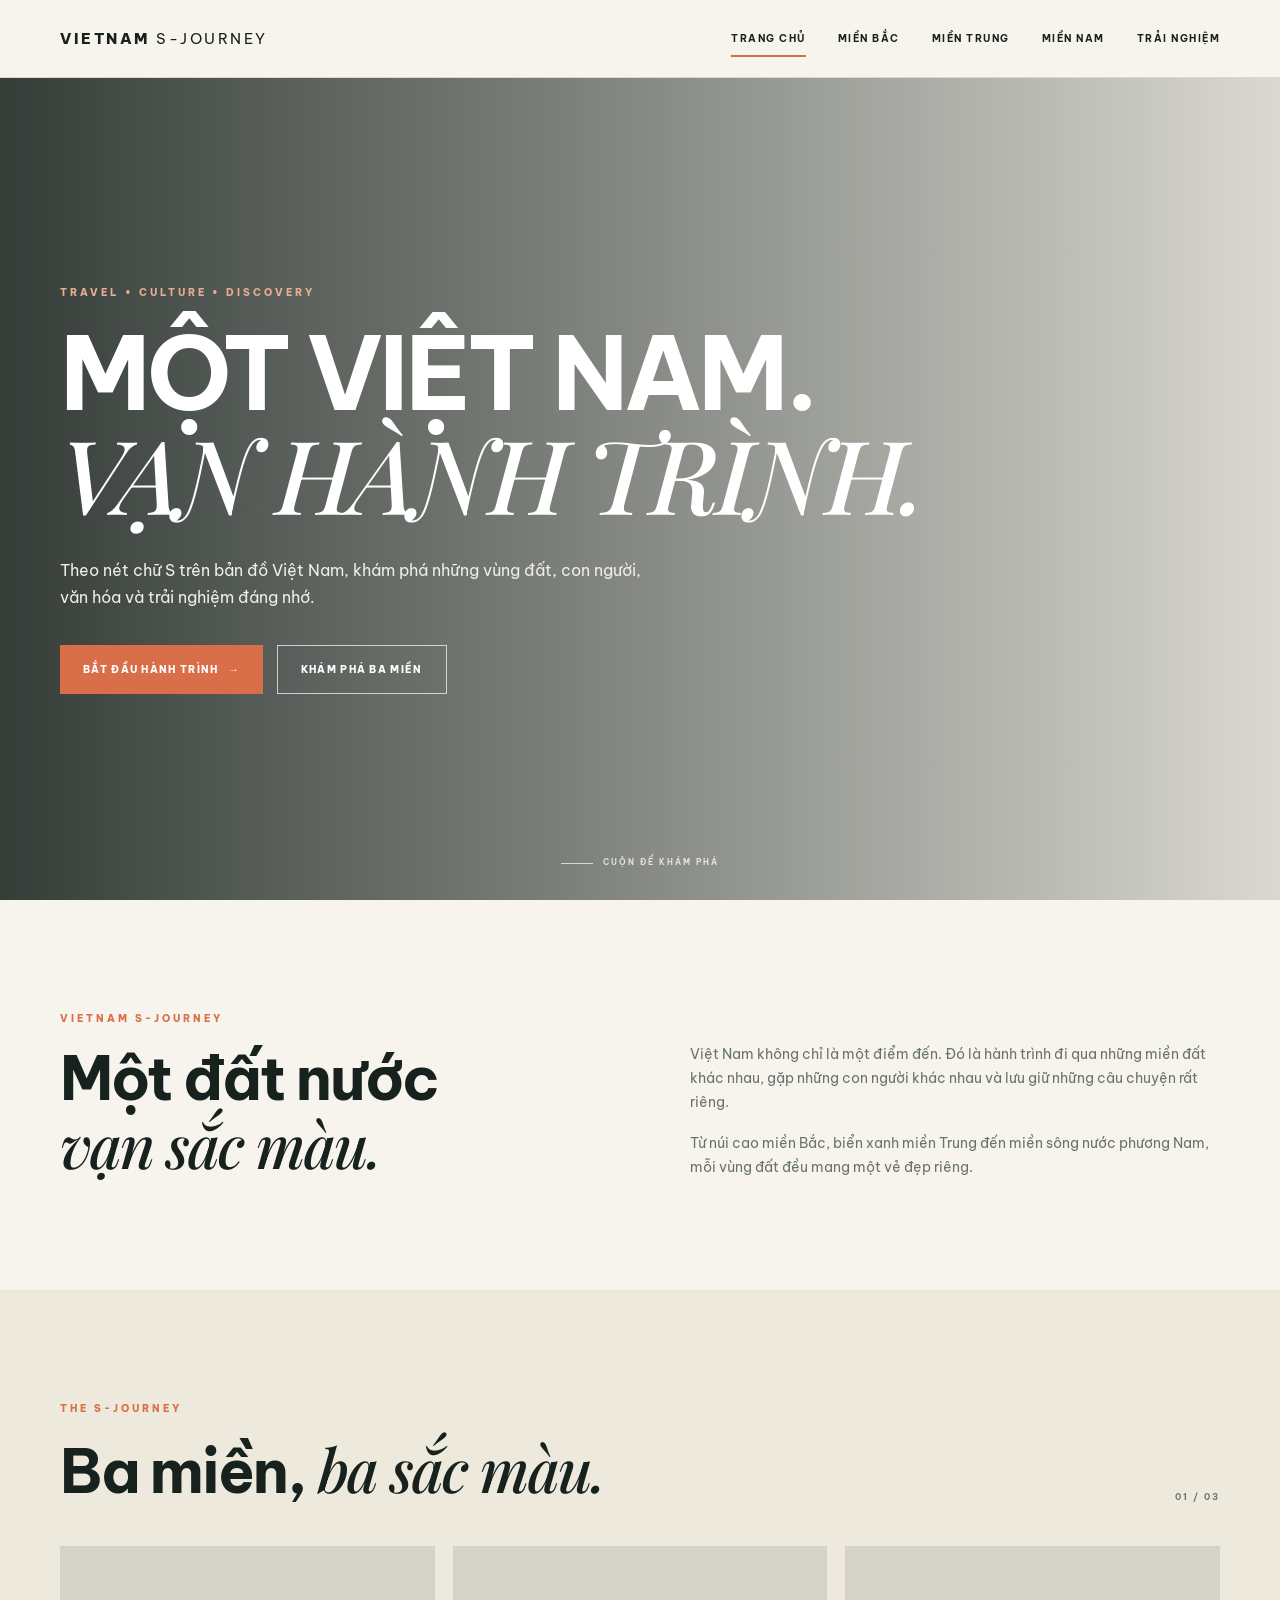
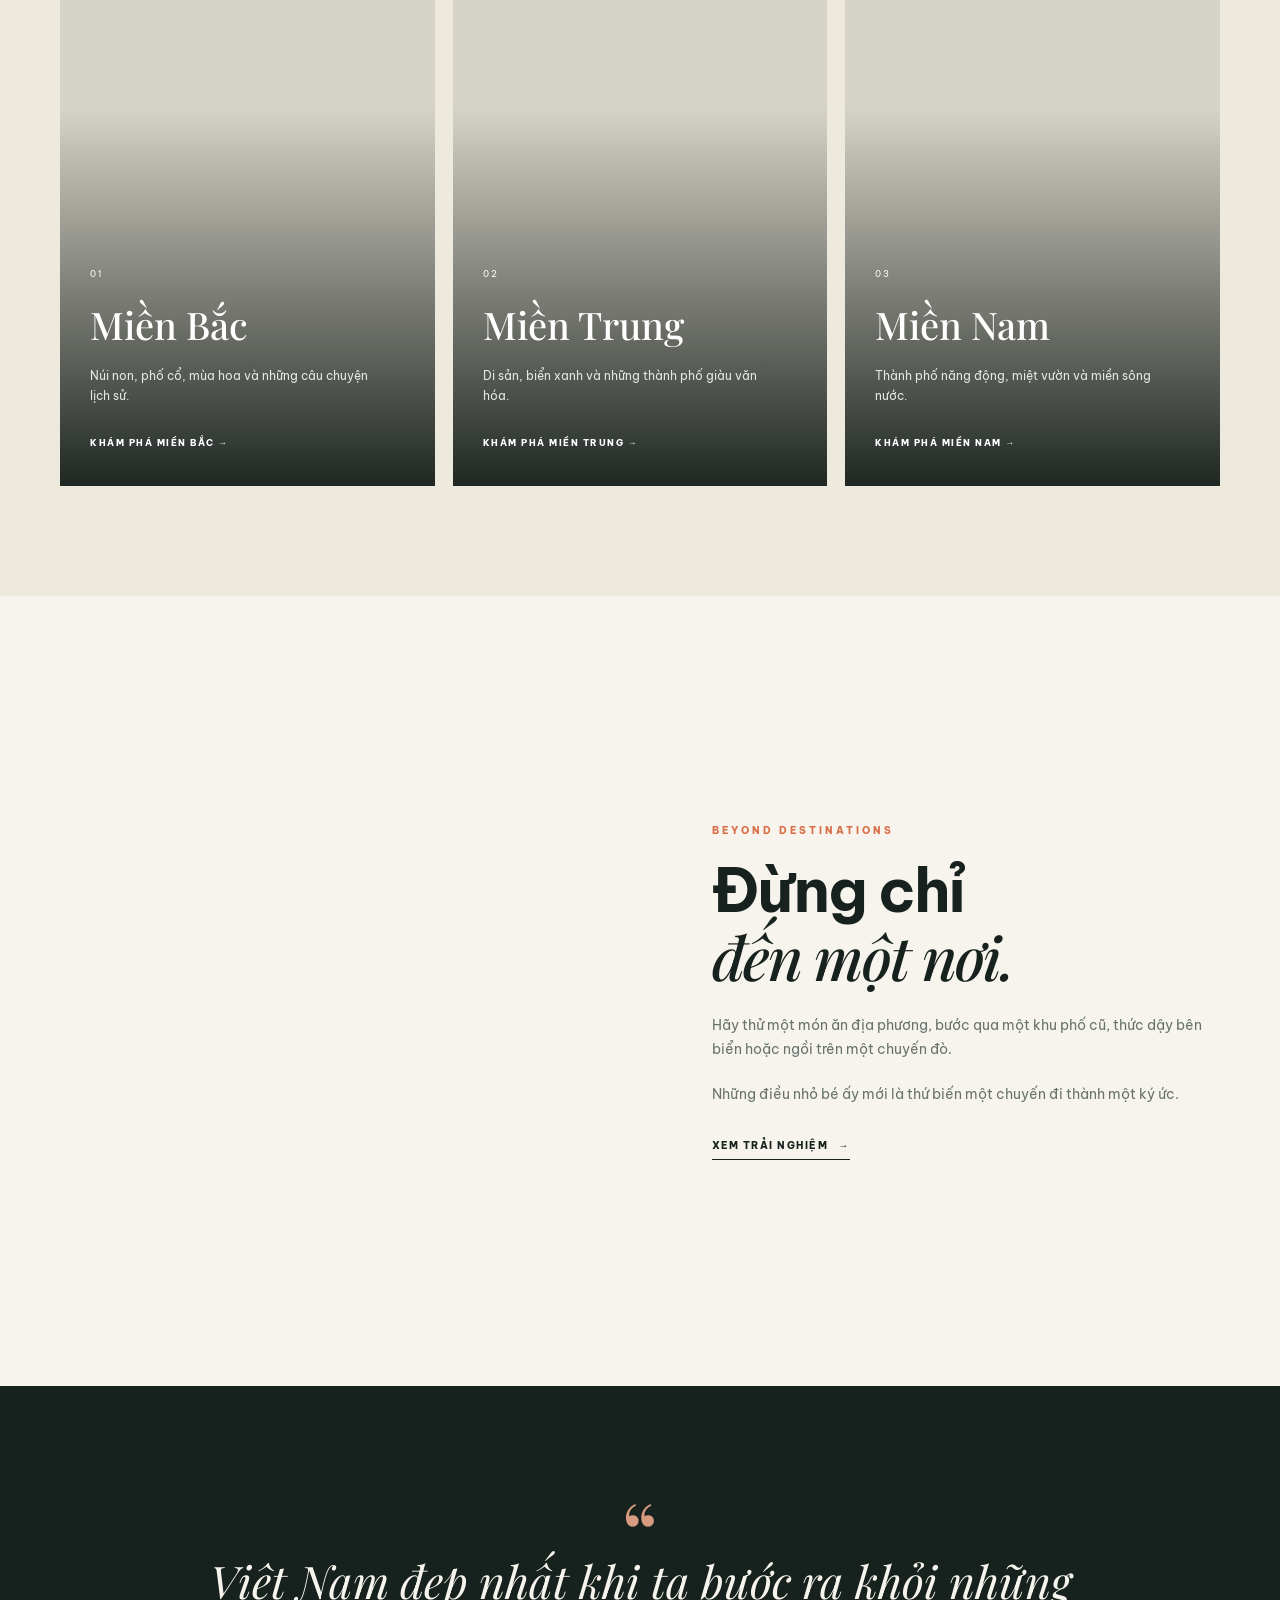
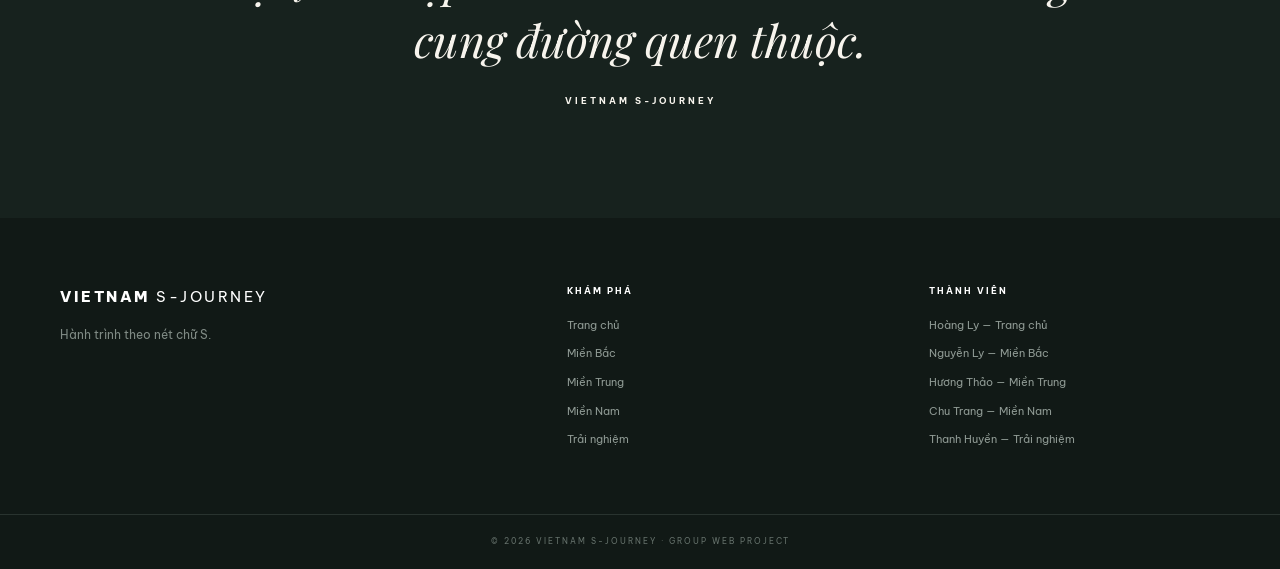
==== commit b9ff4cb1: "Update index.html" ====
--- a/index.html
+++ b/index.html
@@ -16,8 +16,6 @@
 
 <body>
 
-    <!-- ================= HEADER ================= -->
-
     <header class="header">
 
         <div class="container nav">
@@ -58,8 +56,6 @@
 
     </header>
 
-
-    <!-- ================= HERO ================= -->
 
     <main>
 
@@ -107,8 +103,6 @@
 
         </section>
 
-
-        <!-- ================= INTRO ================= -->
 
         <section class="section intro-section">
 
@@ -150,9 +144,6 @@
 
         </section>
 
-
-        <!-- ================= THREE REGIONS ================= -->
-
         <section class="section regions-section" id="journey">
 
             <div class="container">
@@ -181,7 +172,6 @@
 
                 <div class="region-grid">
 
-                    <!-- MIỀN BẮC -->
 
                     <a href="mien-bac.html" class="region-card region-north">
 
@@ -211,9 +201,6 @@
 
                     </a>
 
-
-                    <!-- MIỀN TRUNG -->
-
                     <a href="mien-trung.html" class="region-card region-central">
 
                         <div class="card-overlay"></div>
@@ -242,9 +229,6 @@
 
                     </a>
 
-
-                    <!-- MIỀN NAM -->
-
                     <a href="mien-nam.html" class="region-card region-south">
 
                         <div class="card-overlay"></div>
@@ -280,8 +264,6 @@
         </section>
 
 
-        <!-- ================= EXPERIENCE INTRO ================= -->
-
         <section class="section experience-intro">
 
             <div class="container experience-intro-grid">
@@ -324,8 +306,6 @@
         </section>
 
 
-        <!-- ================= QUOTE ================= -->
-
         <section class="quote-section">
 
             <div class="container quote-content">
@@ -350,8 +330,6 @@
     </main>
 
 
-    <!-- ================= FOOTER ================= -->
-
     <footer class="footer">
 
         <div class="container footer-grid">
@@ -405,7 +383,7 @@
                 </h4>
 
                 <p>
-                    Người 1 — Trang chủ
+                    Hoàng Ly — Trang chủ
                 </p>
 
                 <p>
--- a/style.css
+++ b/style.css
@@ -1,9 +1,5 @@
 @import url('https://fonts.googleapis.com/css2?family=Be+Vietnam+Pro:wght@300;400;500;600;700;800&family=Playfair+Display:ital,wght@0,500;0,600;1,500;1,600&display=swap');
 
-
-/* ==================================================
-   RESET
-================================================== */
 
 * {
     margin: 0;
@@ -37,9 +33,6 @@
 }
 
 
-/* ==================================================
-   HEADER
-================================================== */
 
 .header {
     height: 78px;
@@ -119,10 +112,6 @@
     cursor: pointer;
 }
 
-
-/* ==================================================
-   HERO
-================================================== */
 
 .hero {
     min-height: calc(100vh - 78px);
@@ -267,9 +256,6 @@
 }
 
 
-/* ==================================================
-   GENERAL SECTIONS
-================================================== */
 
 .section {
     padding: 110px 0;
@@ -297,10 +283,6 @@
 }
 
 
-/* ==================================================
-   INTRO
-================================================== */
-
 .intro-section {
     background: #f7f4ed;
 }
@@ -322,10 +304,6 @@
     margin-top: 18px;
 }
 
-
-/* ==================================================
-   REGION SECTION
-================================================== */
 
 .regions-section {
     background: #eee9dd;
@@ -445,10 +423,6 @@
 }
 
 
-/* ==================================================
-   EXPERIENCE INTRO
-================================================== */
-
 .experience-intro-grid {
     display: grid;
     grid-template-columns: 1.05fr 0.95fr;
@@ -495,10 +469,6 @@
 }
 
 
-/* ==================================================
-   QUOTE
-================================================== */
-
 .quote-section {
     padding: 110px 0;
 
@@ -540,10 +510,6 @@
 }
 
 
-/* ==================================================
-   SUB HERO
-================================================== */
-
 .subhero {
     min-height: 550px;
 
@@ -601,10 +567,6 @@
 }
 
 
-/* ==================================================
-   DESTINATION INTRO
-================================================== */
-
 .destination-intro {
     display: grid;
     grid-template-columns: 1fr 1fr;
@@ -624,18 +586,10 @@
 }
 
 
-/* ==================================================
-   LIGHT SECTION
-================================================== */
-
 .light-section {
     background: #eee9dd;
 }
 
-
-/* ==================================================
-   PLACES
-================================================== */
 
 .place-grid {
     display: grid;
@@ -674,7 +628,6 @@
 }
 
 
-/* ================= PLACE IMAGES ================= */
 
 .hanoi-image {
     background-image:
@@ -749,10 +702,6 @@
     font-size: 12px;
 }
 
-
-/* ==================================================
-   CULTURE
-================================================== */
 
 .culture-section {
     background: #f7f4ed;
@@ -826,10 +775,6 @@
 }
 
 
-/* ==================================================
-   FOOD
-================================================== */
-
 .food-section {
     padding: 110px 0;
 
@@ -893,10 +838,6 @@
     font-size: 12px;
 }
 
-
-/* ==================================================
-   NEXT SECTION
-================================================== */
 
 .next-section {
     padding: 90px 0;
@@ -913,10 +854,6 @@
 }
 
 
-/* ==================================================
-   EXPERIENCE PAGE
-================================================== */
-
 .large-heading {
     max-width: 950px;
 
@@ -1001,10 +938,6 @@
 }
 
 
-/* ==================================================
-   PLAN
-================================================== */
-
 .plan-section {
     padding: 110px 0;
 
@@ -1049,10 +982,6 @@
     font-size: 12px;
 }
 
-
-/* ==================================================
-   FOOTER
-================================================== */
 
 .footer {
     padding-top: 65px;
@@ -1123,10 +1052,6 @@
     letter-spacing: 2px;
 }
 
-
-/* ==================================================
-   RESPONSIVE
-================================================== */
 
 @media (max-width: 850px) {
 
@@ -1300,4 +1225,4 @@
         font-size: 27px;
     }
 
-}+}
